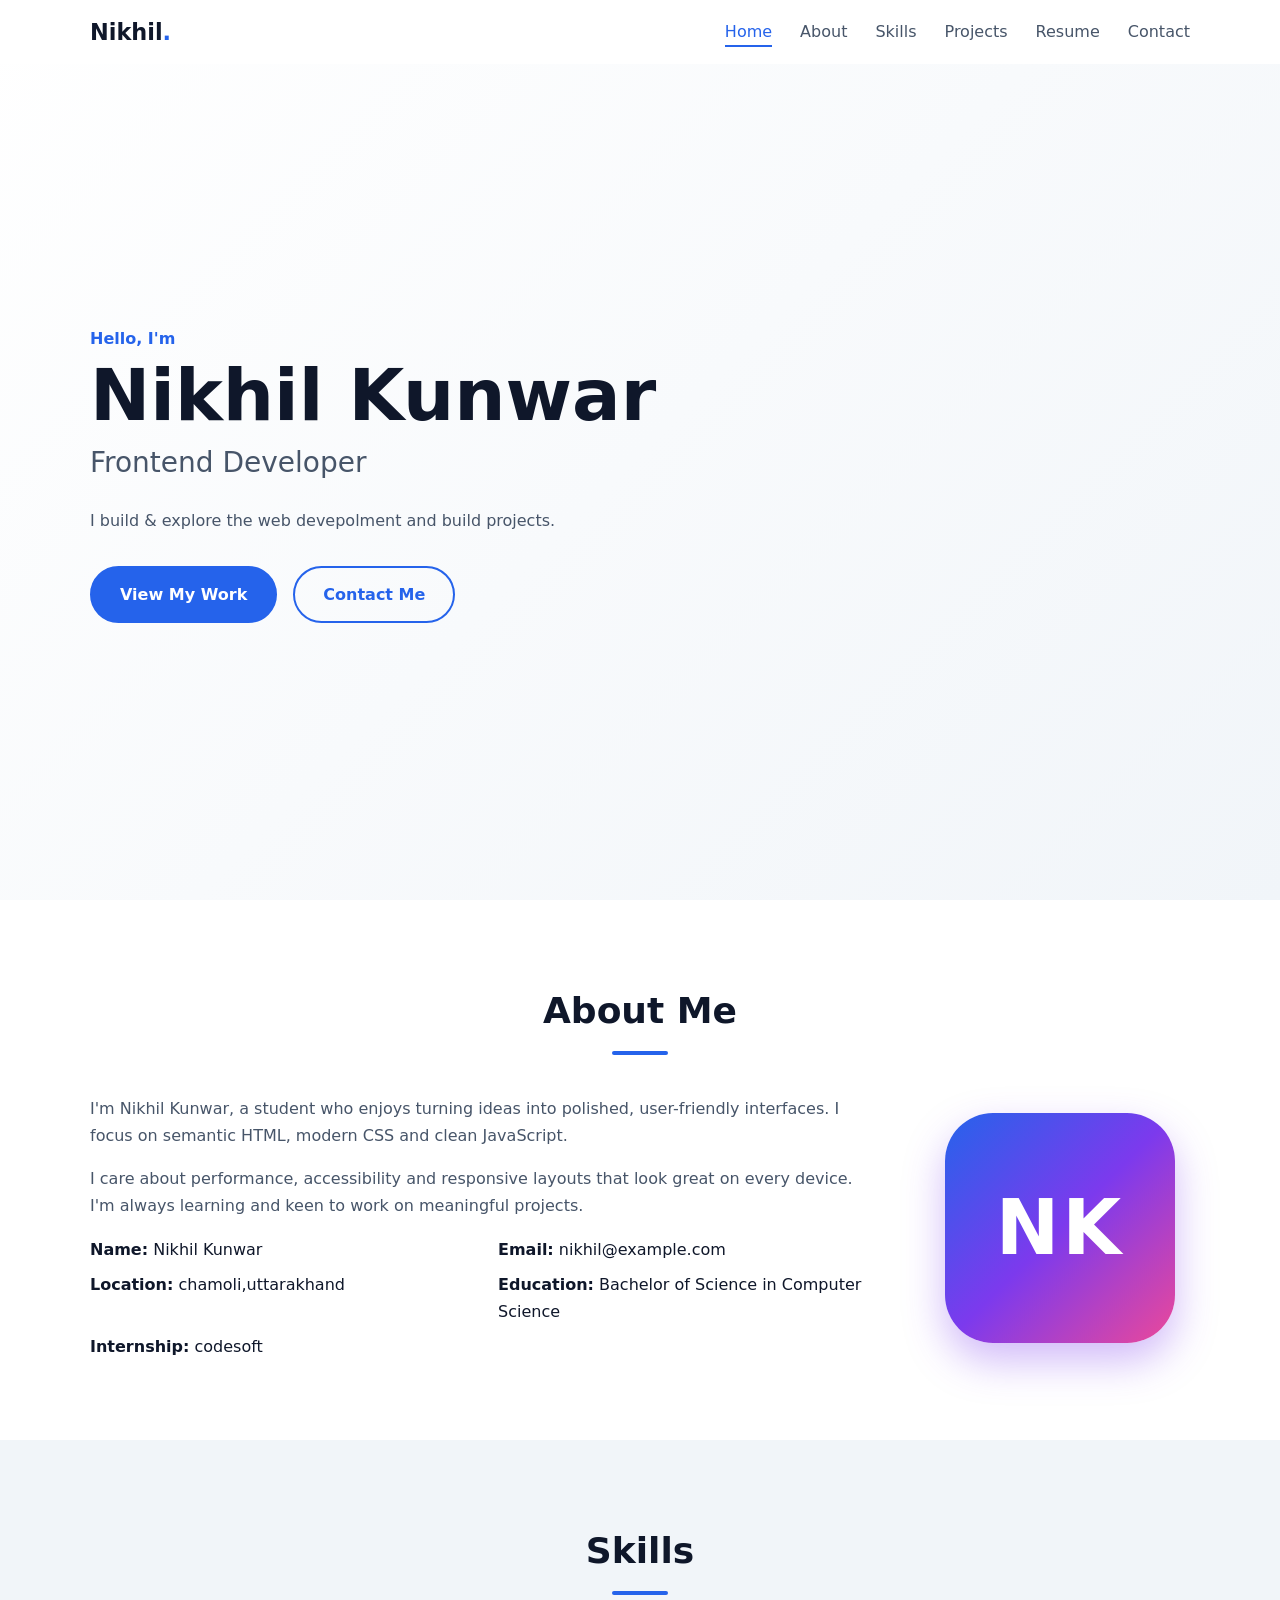
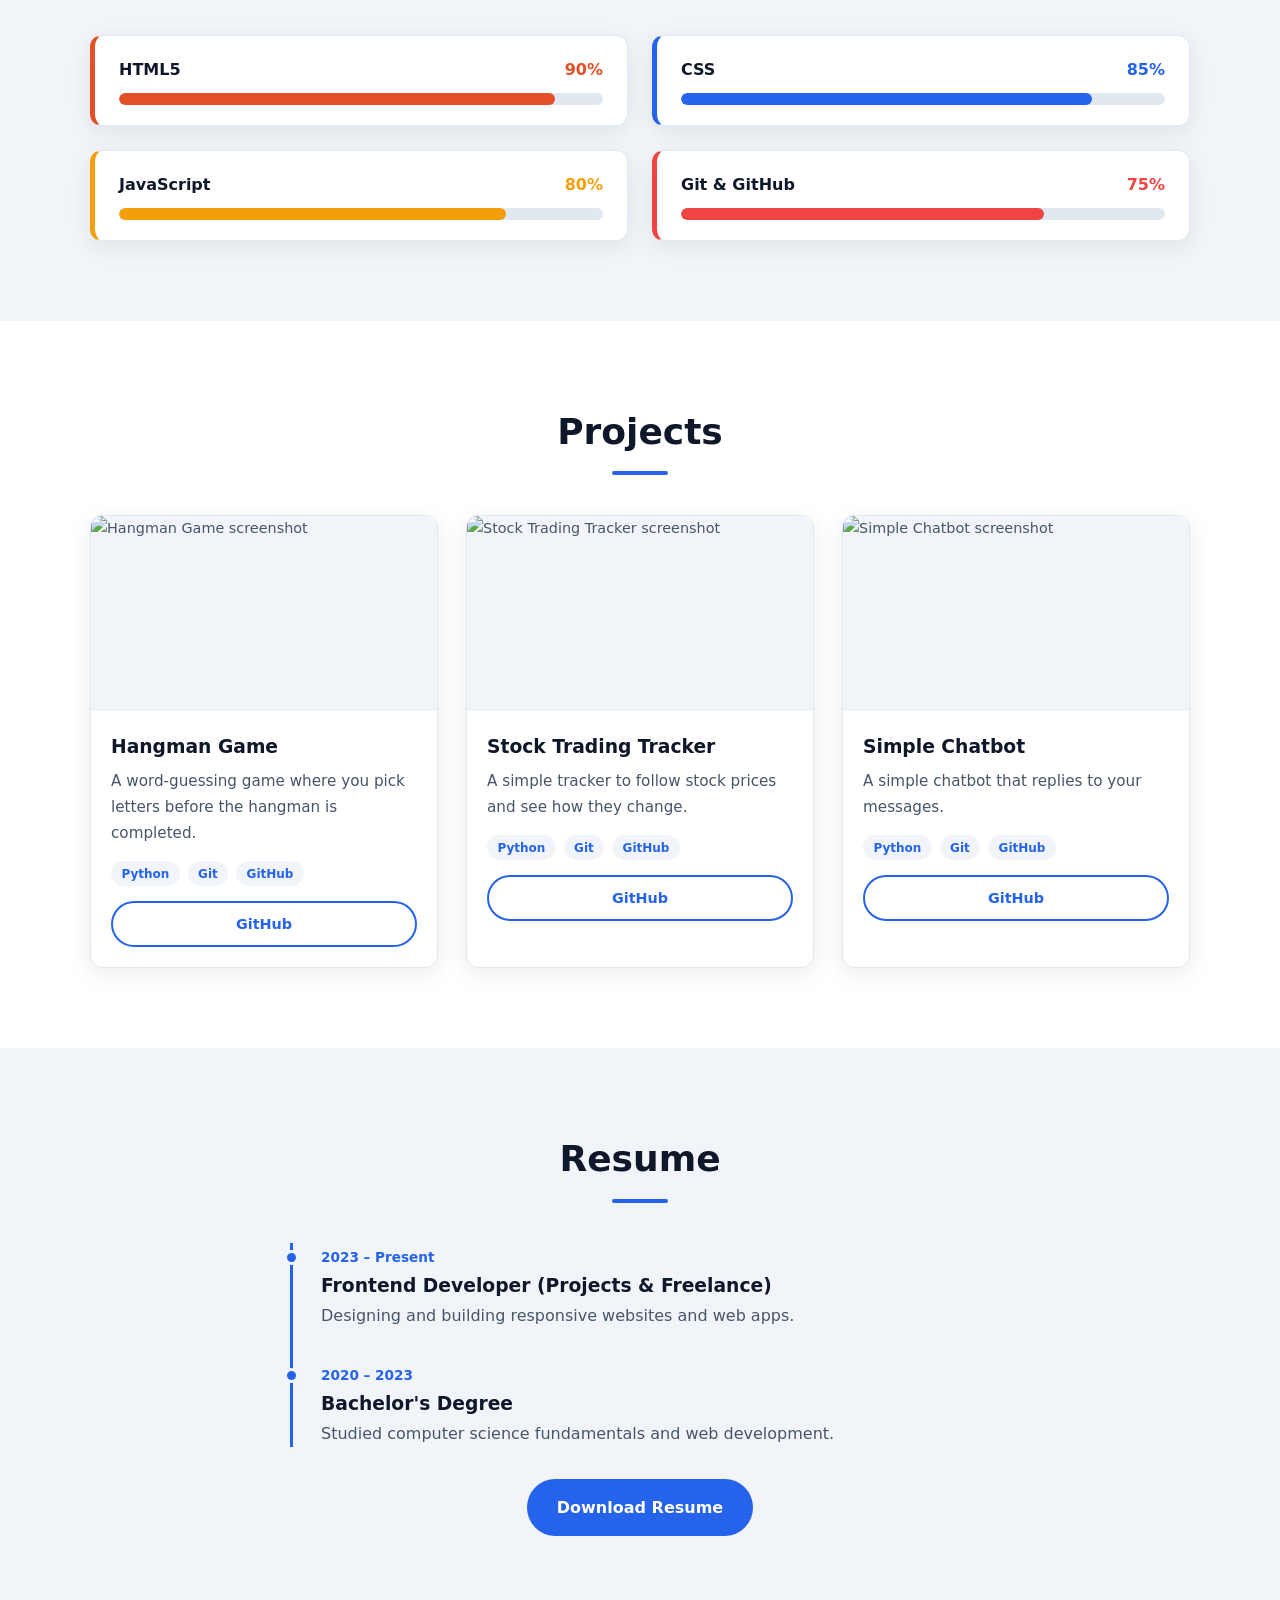
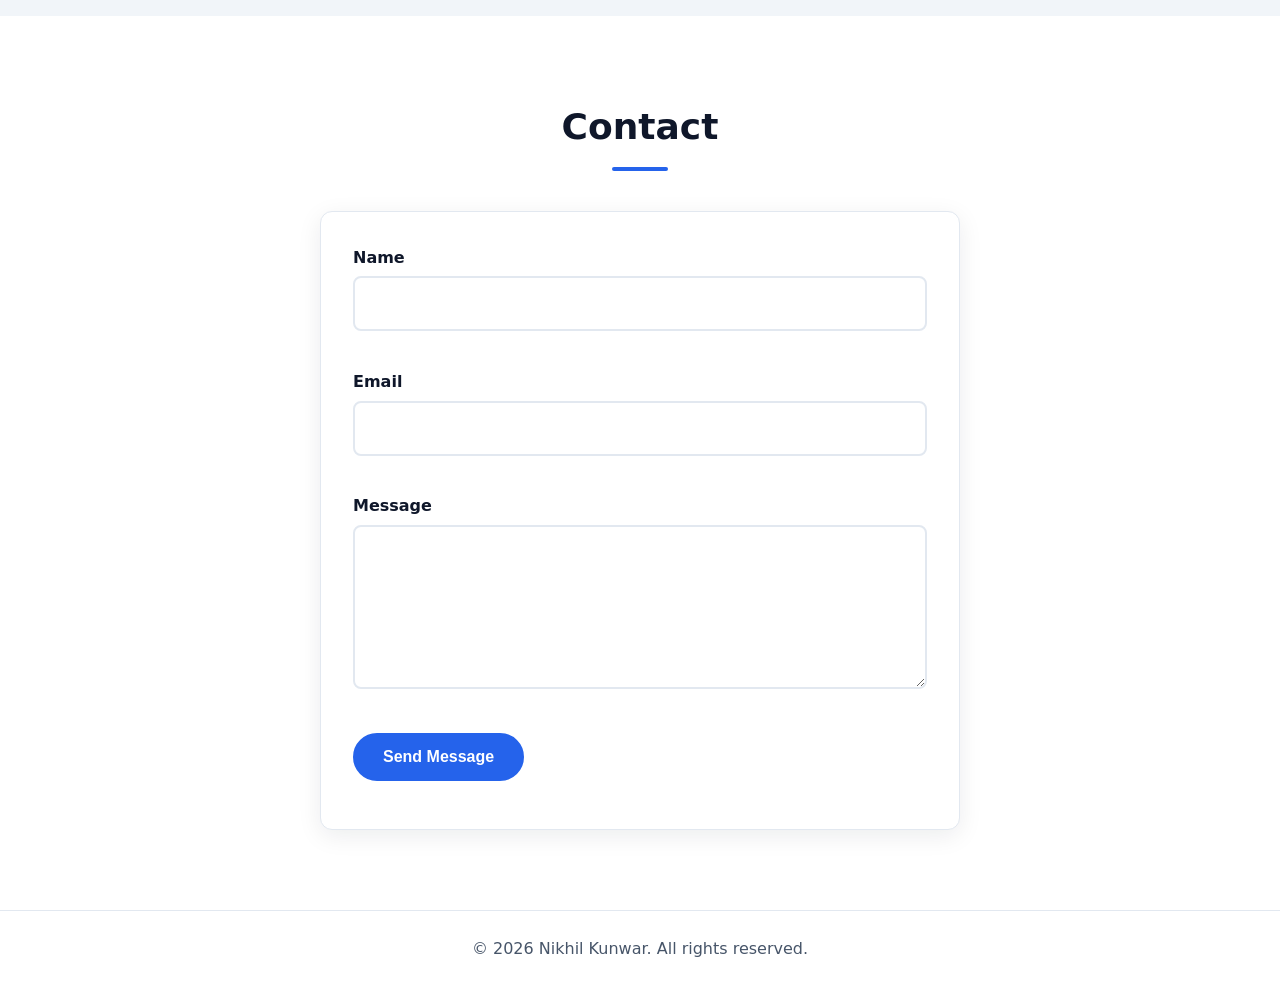
==== portfolio/front.html @ 6b8c54b8 "task completed" ====
<!DOCTYPE html>
<html lang="en">
<head>
  <meta charset="UTF-8">
  <meta name="viewport" content="width=device-width, initial-scale=1, viewport-fit=cover">
  <meta name="description" content="Portfolio of Nikhil Kunwar, Frontend learner">
  <title>Nikhil Kunwar | Portfolio</title>
  <link rel="stylesheet" href="style.css">
</head>
<body>
  <header class="header" id="header">
    <nav class="nav container">
      <a href="#home" class="logo">Nikhil<span>.</span></a>
      <button class="nav-toggle" id="navToggle" aria-label="Toggle menu" aria-expanded="false"><span></span><span></span><span></span></button>
      <ul class="nav-menu" id="navMenu">
        <li><a href="#home" class="nav-link">Home</a></li>
        <li><a href="#about" class="nav-link">About</a></li>
        <li><a href="#skills" class="nav-link">Skills</a></li>
        <li><a href="#projects" class="nav-link">Projects</a></li>
        <li><a href="#resume" class="nav-link">Resume</a></li>
        <li><a href="#contact" class="nav-link">Contact</a></li>
      </ul>
    </nav>
  </header>

  <main>
    <section id="home" class="hero">
      <div class="container hero-inner">
        <p class="eyebrow">Hello, I'm</p>
        <h1>Nikhil Kunwar</h1>
        <h2 class="role">Frontend Developer</h2>
        <p class="lead">I build & explore the web devepolment and build projects.</p>
        <div class="btn-group">
          <a href="#projects" class="btn btn-primary">View My Work</a>
          <a href="#contact" class="btn btn-outline">Contact Me</a>
        </div>
      </div>
    </section>

    <section id="about" class="section">
      <div class="container">
        <h2 class="title reveal">About Me</h2>
        <div class="about-grid reveal">
          <div class="logo-box" aria-hidden="true">NK</div>
          <div>
            <p>I'm Nikhil Kunwar, a student  who enjoys turning ideas into polished, user-friendly interfaces. I focus on semantic HTML, modern CSS and clean JavaScript.</p>
            <p>I care about performance, accessibility and responsive layouts that look great on every device. I'm always learning and keen to work on meaningful projects.</p>
            <ul class="facts">
              <li><strong>Name:</strong> Nikhil Kunwar</li>
              <li><strong>Email:</strong> nikhil@example.com</li>
              <li><strong>Location:</strong> chamoli,uttarakhand</li>
              <li><strong>Education:</strong> Bachelor of Science in Computer Science</li>
              <li><strong>Internship:</strong> codesoft</li>
            </ul>
          </div>
        </div>
      </div>
    </section>

    <section id="skills" class="section alt">
      <div class="container">
        <h2 class="title reveal">Skills</h2>
        <div class="skills-grid">
          <div class="skill skill-html reveal"><div class="skill-head">
            <span>HTML5</span><span class="pct">0%</span>
          </div><div class="bar"><div class="fill" data-level="90"></div></div></div>
          <div class="skill skill-css reveal"><div class="skill-head">
            <span>CSS</span><span class="pct">0%</span>
          </div><div class="bar"><div class="fill" data-level="85"></div>
        </div></div>
          <div class="skill skill-js reveal"><div class="skill-head">
            <span>JavaScript</span><span class="pct">0%</span></div>
            <div class="bar"><div class="fill" data-level="80"></div>
          </div></div>
          <div class="skill skill-git reveal"><div class="skill-head">
            <span>Git &amp; GitHub</span><span class="pct">0%</span></div>
            <div class="bar"><div class="fill" data-level="75">

            </div></div></div>
        </div>
      </div>
    </section>

    <section id="projects" class="section">
      <div class="container">
        <h2 class="title reveal">Projects</h2>
        <div class="cards">
          <!-- ========== PROJECT 1 ========== -->
          <article class="card reveal">
            <!-- IMAGE: replace the src path below with your project screenshot, e.g. images/project1.png or .jpg -->
            <img src="https://img.itch.zone/aW1nLzIzODMyMTcucG5n/original/DUVP4V.png" alt="Hangman Game screenshot" loading="lazy">
            <div class="card-body">
              <!-- TITLE: replace the title with your project name -->
              <h3>Hangman Game</h3>
              <!-- DESCRIPTION: replace this text with a short description of your project -->
              <p>A word-guessing game where you pick letters before the hangman is completed.</p>
              <!-- TECHNOLOGIES: list only the technologies you used. Edit, copy or delete spans as needed -->
              <div class="tags"><span>Python</span><span>Git</span><span>GitHub</span></div>
              <div class="links">
                <!-- GITHUB LINK: paste your Project 1 GitHub repository URL in href below (replace #) -->
                <a href="https://github.com/kunwarniku011-star/codealpha_task/tree/python-task/task-1%20hangman" target="_blank" rel="noopener noreferrer">GitHub</a>
              </div>
            </div>
          </article>
          <!-- ========== PROJECT 2 ========== -->
          <article class="card reveal">
            <!-- IMAGE: replace the src path below with your project screenshot, e.g. images/project2.png or .jpg -->
            <img src="https://c8.alamy.com/comp/2AB1HGR/stock-crash-market-exchange-loss-trading-graph-analysis-investment-indicator-business-graph-charts-of-financial-digital-background-arrow-down-stock-cr-2AB1HGR.jpg" alt="Stock Trading Tracker screenshot" loading="lazy">
            <div class="card-body">
              <!-- TITLE: replace the title with your project name -->
              <h3>Stock Trading Tracker</h3>
              <!-- DESCRIPTION: replace this text with a short description of your project -->
              <p>A simple tracker to follow stock prices and see how they change.</p>
              <!-- TECHNOLOGIES: list only the technologies you used. Edit, copy or delete spans as needed -->
              <div class="tags"><span>Python</span><span>Git</span><span>GitHub</span></div>
              <div class="links">
                <!-- GITHUB LINK: paste your Project 2 GitHub repository URL in href below (replace #) -->
                <a href="https://github.com/kunwarniku011-star/codealpha_task/tree/python-task/task-2%20stock%20portfolio%20tracker" target="_blank" rel="noopener noreferrer">GitHub</a>
              </div>
            </div>
          </article>
          <!-- ========== PROJECT 3 ========== -->
          <article class="card reveal">
            <!-- IMAGE: replace the src path below with your project screenshot, e.g. images/project3.png or .jpg -->
            <img src="https://encrypted-tbn0.gstatic.com/images?q=tbn:ANd9GcREqNng83-pRkExD3rqSLvJ-jJxNklXlqQpAzBzhmg10KJZAJi2SFb8BLVa&s=10" alt="Simple Chatbot screenshot" loading="lazy">
            <div class="card-body">
              <!-- TITLE: replace the title with your project name -->
              <h3>Simple Chatbot</h3>
              <!-- DESCRIPTION: replace this text with a short description of your project -->
              <p>A simple chatbot that replies to your messages.</p>
              <!-- TECHNOLOGIES: list only the technologies you used. Edit, copy or delete spans as needed -->
              <div class="tags"><span>Python</span><span>Git</span><span>GitHub</span></div>
              <div class="links">
                <!-- GITHUB LINK: paste your Project 3 GitHub repository URL in href below (replace #) -->
                <a href="https://github.com/kunwarniku011-star/codealpha_task/tree/python-task/task-3%20basic%20chatbot" target="_blank" rel="noopener noreferrer">GitHub</a>
              </div>
            </div>
          </article>
        </div>
      </div>
    </section>

    <section id="resume" class="section alt">
      <div class="container">
        <h2 class="title reveal">Resume</h2>
        <div class="timeline">
          <div class="item reveal"><span class="date">2023 – Present</span><h3>Frontend Developer (Projects &amp; Freelance)</h3><p>Designing and building responsive websites and web apps.</p></div>
          <div class="item reveal"><span class="date">2020 – 2023</span><h3>Bachelor's Degree</h3><p>Studied computer science fundamentals and web development.</p></div>
        </div>
        <div class="center reveal">
          <a href="Nikhil_Kunwar_Resume.pdf" class="btn btn-primary" download>Download Resume</a>
        </div>
      </div>
    </section>

    <section id="contact" class="section">
      <div class="container narrow">
        <h2 class="title reveal">Contact</h2>
        <form id="contactForm" class="form reveal" novalidate>
          <div class="field">
            <label for="name">Name</label>
            <input type="text" id="name" name="name" autocomplete="name">
            <small class="error" id="nameError"></small>
          </div>
          <div class="field">
            <label for="email">Email</label>
            <input type="email" id="email" name="email" autocomplete="email">
            <small class="error" id="emailError"></small>
          </div>
          <div class="field">
            <label for="message">Message</label>
            <textarea id="message" name="message" rows="5"></textarea>
            <small class="error" id="messageError"></small>
          </div>
          <button type="submit" class="btn btn-primary">Send Message</button>
          <p class="success" id="formSuccess" role="status"></p>
        </form>
      </div>
    </section>
  </main>

  <footer class="footer">
    <p>&copy; <span id="year"></span> Nikhil Kunwar. All rights reserved.</p>
  </footer>

  <script src="script.js"></script>
</body>
</html>
---- portfolio/style.css ----
:root {
  --bg: #ffffff; --bg-alt: #f1f5f9; --text: #0f172a; --muted: #475569;
  --primary: #2563eb; --primary-dark: #1d4ed8; --border: #e2e8f0; --card: #ffffff;
  --error: #dc2626; --ok: #16a34a; --radius: 12px;
  --shadow: 0 6px 24px rgba(15, 23, 42, .08);
  color-scheme: light;
  box-sizing: border-box;
  padding-top: env(safe-area-inset-top, 0px);
  padding-bottom: env(safe-area-inset-bottom, 0px);
}
@media (prefers-color-scheme: dark) {
  :root {
    --bg: #0b1120; --bg-alt: #111a2e; --text: #e2e8f0; --muted: #94a3b8;
    --primary: #3b82f6; --primary-dark: #60a5fa; --border: #1e293b; --card: #131c31;
    --error: #f87171; --ok: #4ade80; --shadow: 0 6px 24px rgba(0, 0, 0, .35);
    color-scheme: dark;
  }
}
*, *::before, *::after { box-sizing: border-box; margin: 0; padding: 0; }
html { scroll-behavior: smooth; scroll-padding-top: 70px; }
body { font-family: system-ui, -apple-system, "Segoe UI", Roboto, Arial, sans-serif; background: var(--bg); color: var(--text); line-height: 1.7; }
img { max-width: 100%; display: block; }
a { color: inherit; text-decoration: none; }
ul { list-style: none; }

.container { width: min(1100px, 92%); margin-inline: auto; }
.narrow { width: min(640px, 92%); }
.center { text-align: center; margin-top: 2rem; }
.section { padding: 5rem 0; }
.alt { background: var(--bg-alt); }
.title { font-size: clamp(1.75rem, 4vw, 2.25rem); text-align: center; margin-bottom: 2.5rem; position: relative; }
.title::after { content: ""; display: block; width: 56px; height: 4px; background: var(--primary); border-radius: 2px; margin: .6rem auto 0; }

/* Header / Nav */
.header { position: fixed; top: 0; left: 0; right: 0; z-index: 100; background: var(--bg); padding-top: env(safe-area-inset-top, 0px); transition: box-shadow .3s; }
.header.scrolled { box-shadow: var(--shadow); }
.nav { display: flex; align-items: center; justify-content: space-between; height: 64px; }
.logo { font-size: 1.4rem; font-weight: 700; }
.logo span { color: var(--primary); }
.nav-menu { display: flex; gap: 1.75rem; }
.nav-link { font-weight: 500; color: var(--muted); padding: .25rem 0; border-bottom: 2px solid transparent; transition: color .2s, border-color .2s; }
.nav-link:hover, .nav-link.active { color: var(--primary); border-color: var(--primary); }
.nav-toggle { display: none; background: none; border: 0; width: 40px; height: 40px; cursor: pointer; flex-direction: column; justify-content: center; align-items: center; gap: 5px; }
.nav-toggle span { width: 24px; height: 2px; background: var(--text); transition: transform .3s, opacity .3s; }
.nav-toggle.open span:nth-child(1) { transform: translateY(7px) rotate(45deg); }
.nav-toggle.open span:nth-child(2) { opacity: 0; }
.nav-toggle.open span:nth-child(3) { transform: translateY(-7px) rotate(-45deg); }

/* Hero */
.hero { min-height: 100vh; display: flex; align-items: center; padding: 6rem 0 3rem; background: linear-gradient(135deg, var(--bg) 0%, var(--bg-alt) 100%); }
.eyebrow { color: var(--primary); font-weight: 600; }
.hero h1 { font-size: clamp(2.5rem, 8vw, 4.5rem); line-height: 1.1; margin: .25rem 0; }
.role { font-size: clamp(1.25rem, 3vw, 1.75rem); color: var(--muted); font-weight: 500; }
.lead { max-width: 560px; margin: 1.25rem 0 2rem; color: var(--muted); }
.btn-group { display: flex; flex-wrap: wrap; gap: 1rem; }
.btn { display: inline-block; padding: .8rem 1.75rem; border-radius: 999px; font-weight: 600; font-size: 1rem; cursor: pointer; border: 2px solid var(--primary); transition: transform .2s, background .2s, color .2s, box-shadow .2s; }
.btn:hover { transform: translateY(-3px); box-shadow: var(--shadow); }
.btn-primary { background: var(--primary); color: #fff; }
.btn-primary:hover { background: var(--primary-dark); border-color: var(--primary-dark); }
.btn-outline { color: var(--primary); background: transparent; }
.btn-outline:hover { background: var(--primary); color: #fff; }

/* About */
.about-grid { display: grid; grid-template-columns: 1fr 260px; gap: 3rem; align-items: center; }
.logo-box { order: 1; width: 230px; height: 230px; border-radius: 48px; background: linear-gradient(135deg, var(--primary), #7c3aed, #ec4899); color: #fff; font-size: 4.75rem; font-weight: 800; letter-spacing: 3px; display: grid; place-items: center; margin: auto; box-shadow: 0 18px 40px rgba(124, 58, 237, .35); animation: float 4s ease-in-out infinite; }
@keyframes float { 0%, 100% { transform: translateY(0) rotate(-3deg); } 50% { transform: translateY(-16px) rotate(3deg); } }
.about-grid p { color: var(--muted); margin-bottom: 1rem; }
.facts { display: grid; grid-template-columns: repeat(2, 1fr); gap: .5rem 1.5rem; margin-top: 1rem; }

/* Skills */
.skills-grid { display: grid; grid-template-columns: repeat(2, 1fr); gap: 1.5rem; }
.skill { --c: var(--primary); background: var(--card); border: 1px solid var(--border); border-left: 5px solid var(--c); border-radius: var(--radius); padding: 1.25rem 1.5rem; box-shadow: var(--shadow); transition: transform .3s, box-shadow .3s; }
.skill:hover { transform: translateY(-6px) scale(1.02); box-shadow: 0 14px 30px color-mix(in srgb, var(--c) 30%, transparent); }
.skill-html { --c: #e34f26; } .skill-css { --c: #2563eb; } .skill-js { --c: #f59e0b; } .skill-git { --c: #ef4444; }
.skill-head { display: flex; justify-content: space-between; font-weight: 700; margin-bottom: .6rem; }
.skill-head .pct, .skill:hover .skill-head span:first-child { color: var(--c); }
.bar { height: 12px; background: var(--border); border-radius: 999px; overflow: hidden; }
.fill { height: 100%; width: 0; background: var(--c); border-radius: 999px; transition: width 1.2s ease; }
.skill:hover .fill { filter: brightness(1.15); }

/* Projects */
.cards { display: grid; grid-template-columns: repeat(auto-fit, minmax(280px, 1fr)); gap: 1.75rem; }
.card { background: var(--card); border: 1px solid var(--border); border-radius: var(--radius); overflow: hidden; box-shadow: var(--shadow); transition: transform .3s, box-shadow .3s; }
.card:hover { transform: translateY(-8px); }
.card img { width: 100%; background: var(--bg-alt); color: var(--muted); font-size: .9rem; aspect-ratio: 16 / 9; object-fit: cover; transition: transform .4s; }
.card:hover img { transform: scale(1.05); }
.card { overflow: hidden; }
.card-body { padding: 1.25rem; }
.card-body h3 { margin-bottom: .4rem; }
.card-body p { color: var(--muted); font-size: .95rem; }
.tags { display: flex; flex-wrap: wrap; gap: .5rem; margin: .9rem 0; }
.tags span { font-size: .75rem; padding: .15rem .65rem; border-radius: 999px; background: var(--bg-alt); color: var(--primary); font-weight: 600; }
.links { display: flex; flex-wrap: wrap; gap: .75rem; }
.links a { flex: 1 1 120px; text-align: center; padding: .55rem 1rem; border: 2px solid var(--primary); border-radius: 999px; font-weight: 600; font-size: .9rem; color: var(--primary); transition: background .2s, color .2s, transform .2s; }
.links a:hover { background: var(--primary); color: #fff; transform: translateY(-2px); }

/* Resume */
.timeline { max-width: 700px; margin-inline: auto; border-left: 3px solid var(--primary); padding-left: 1.75rem; }
.item { position: relative; margin-bottom: 2rem; }
.item::before { content: ""; position: absolute; left: calc(-1.75rem - 9px); top: .45rem; width: 15px; height: 15px; border-radius: 50%; background: var(--primary); border: 3px solid var(--bg-alt); }
.date { font-size: .85rem; color: var(--primary); font-weight: 600; }
.item p { color: var(--muted); }

/* Form */
.form { background: var(--card); border: 1px solid var(--border); border-radius: var(--radius); padding: 2rem; box-shadow: var(--shadow); }
.field { margin-bottom: 1.25rem; }
.field label { display: block; font-weight: 600; margin-bottom: .35rem; }
.field input, .field textarea { width: 100%; padding: .75rem 1rem; font: inherit; color: var(--text); background: var(--bg); border: 2px solid var(--border); border-radius: 8px; transition: border-color .2s, box-shadow .2s; }
.field input:focus, .field textarea:focus { outline: none; border-color: var(--primary); box-shadow: 0 0 0 3px rgba(37, 99, 235, .2); }
.field.invalid input, .field.invalid textarea { border-color: var(--error); }
.error { display: block; color: var(--error); min-height: 1.2em; font-size: .85rem; }
.success { color: var(--ok); font-weight: 600; margin-top: 1rem; }

/* Footer */
.footer { text-align: center; padding: 1.5rem 1rem calc(1.5rem + env(safe-area-inset-bottom, 0px)); border-top: 1px solid var(--border); color: var(--muted); }

/* Scroll reveal */
.reveal { opacity: 0; transform: translateY(30px); transition: opacity .7s ease, transform .7s ease; }
.reveal.show { opacity: 1; transform: none; }

/* Responsive */
@media (max-width: 768px) {
  .nav-toggle { display: flex; }
  .nav-menu { position: absolute; top: 100%; left: 0; right: 0; flex-direction: column; gap: 0; background: var(--bg); box-shadow: var(--shadow); max-height: 0; overflow: hidden; transition: max-height .35s ease; }
  .nav-menu.open { max-height: 400px; }
  .nav-menu li { text-align: center; }
  .nav-link { display: block; padding: .9rem; border-bottom: 0; }
  .about-grid { grid-template-columns: 1fr; text-align: center; gap: 1.5rem; }
  .facts { grid-template-columns: 1fr; text-align: left; }
  .skills-grid { grid-template-columns: 1fr; }
  .logo-box { width: 170px; height: 170px; border-radius: 40px; font-size: 3.5rem; order: -1; }
  .section { padding: 3.5rem 0; }
  .hero-inner { text-align: center; }
  .lead { margin-inline: auto; }
  .btn-group { justify-content: center; }
}
@media (prefers-reduced-motion: reduce) {
  html { scroll-behavior: auto; }
  *, *::before, *::after { transition: none !important; animation: none !important; }
  .reveal { opacity: 1; transform: none; }
}
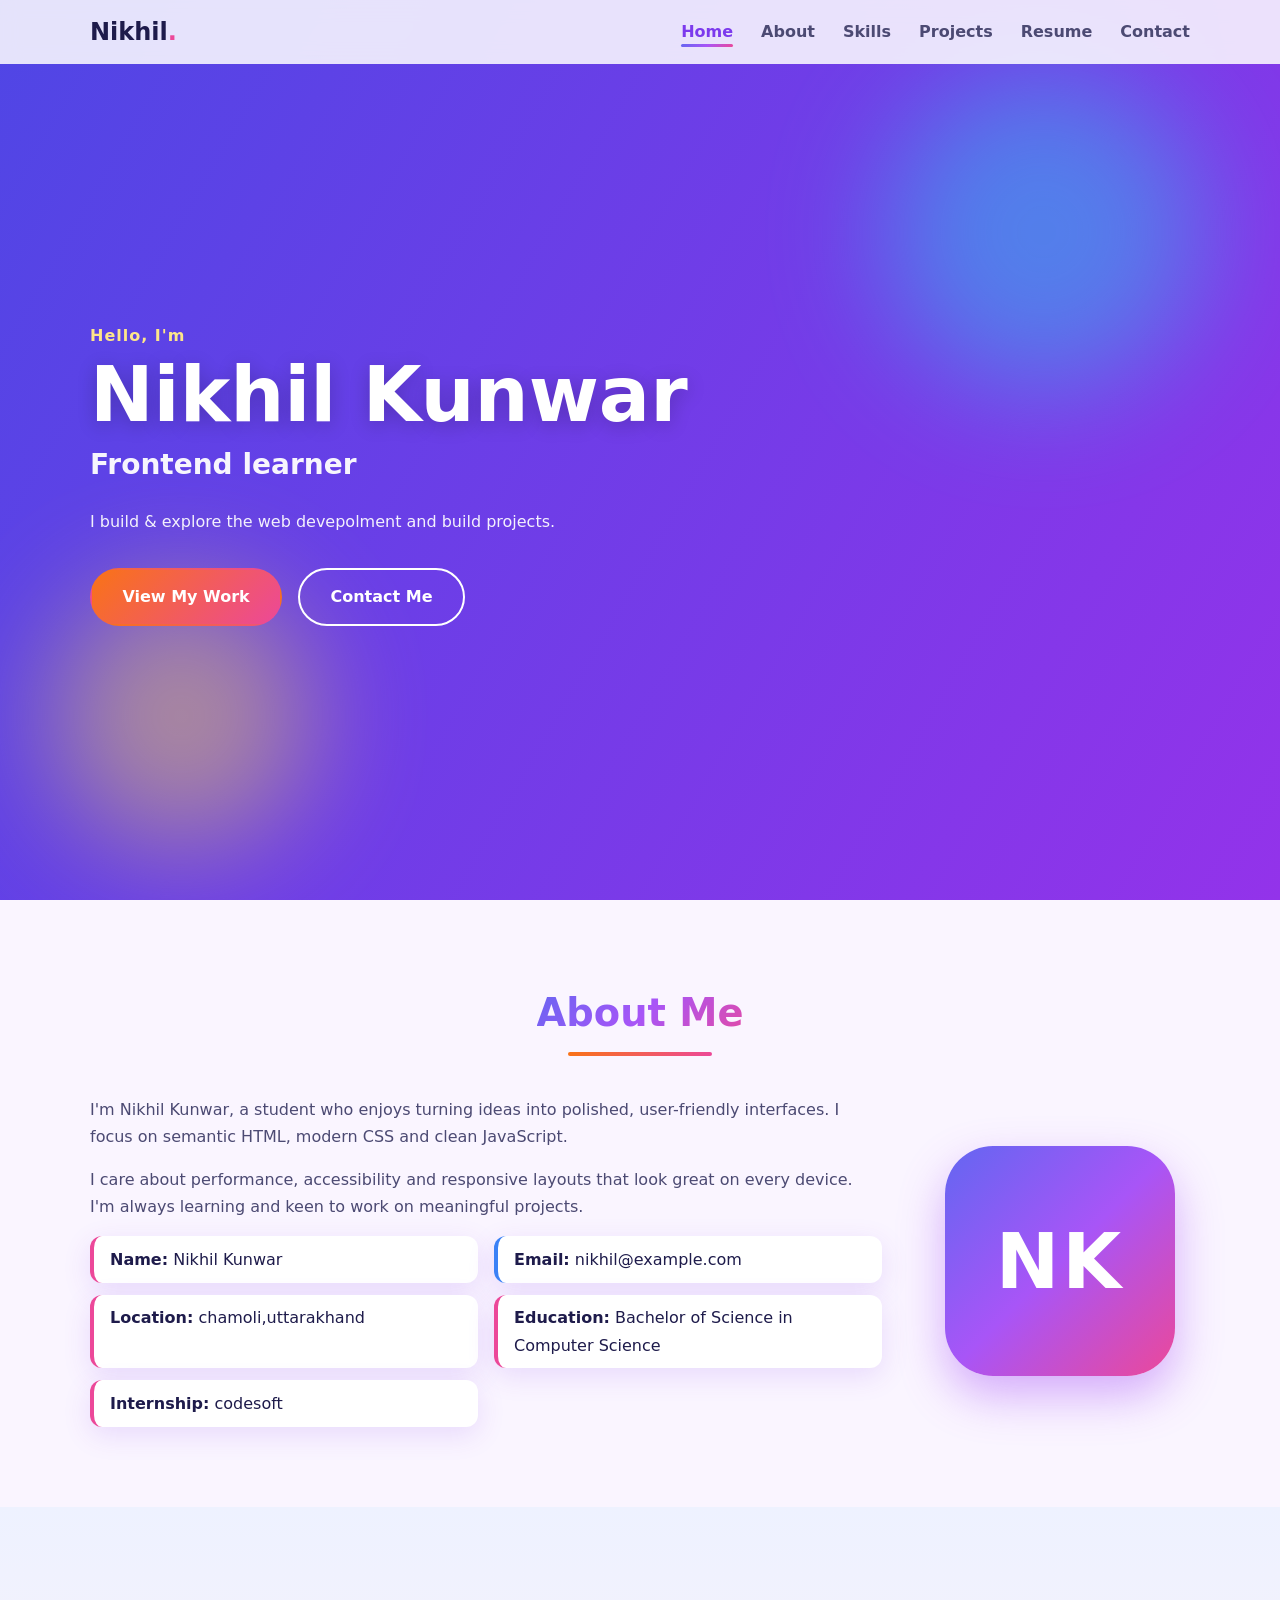
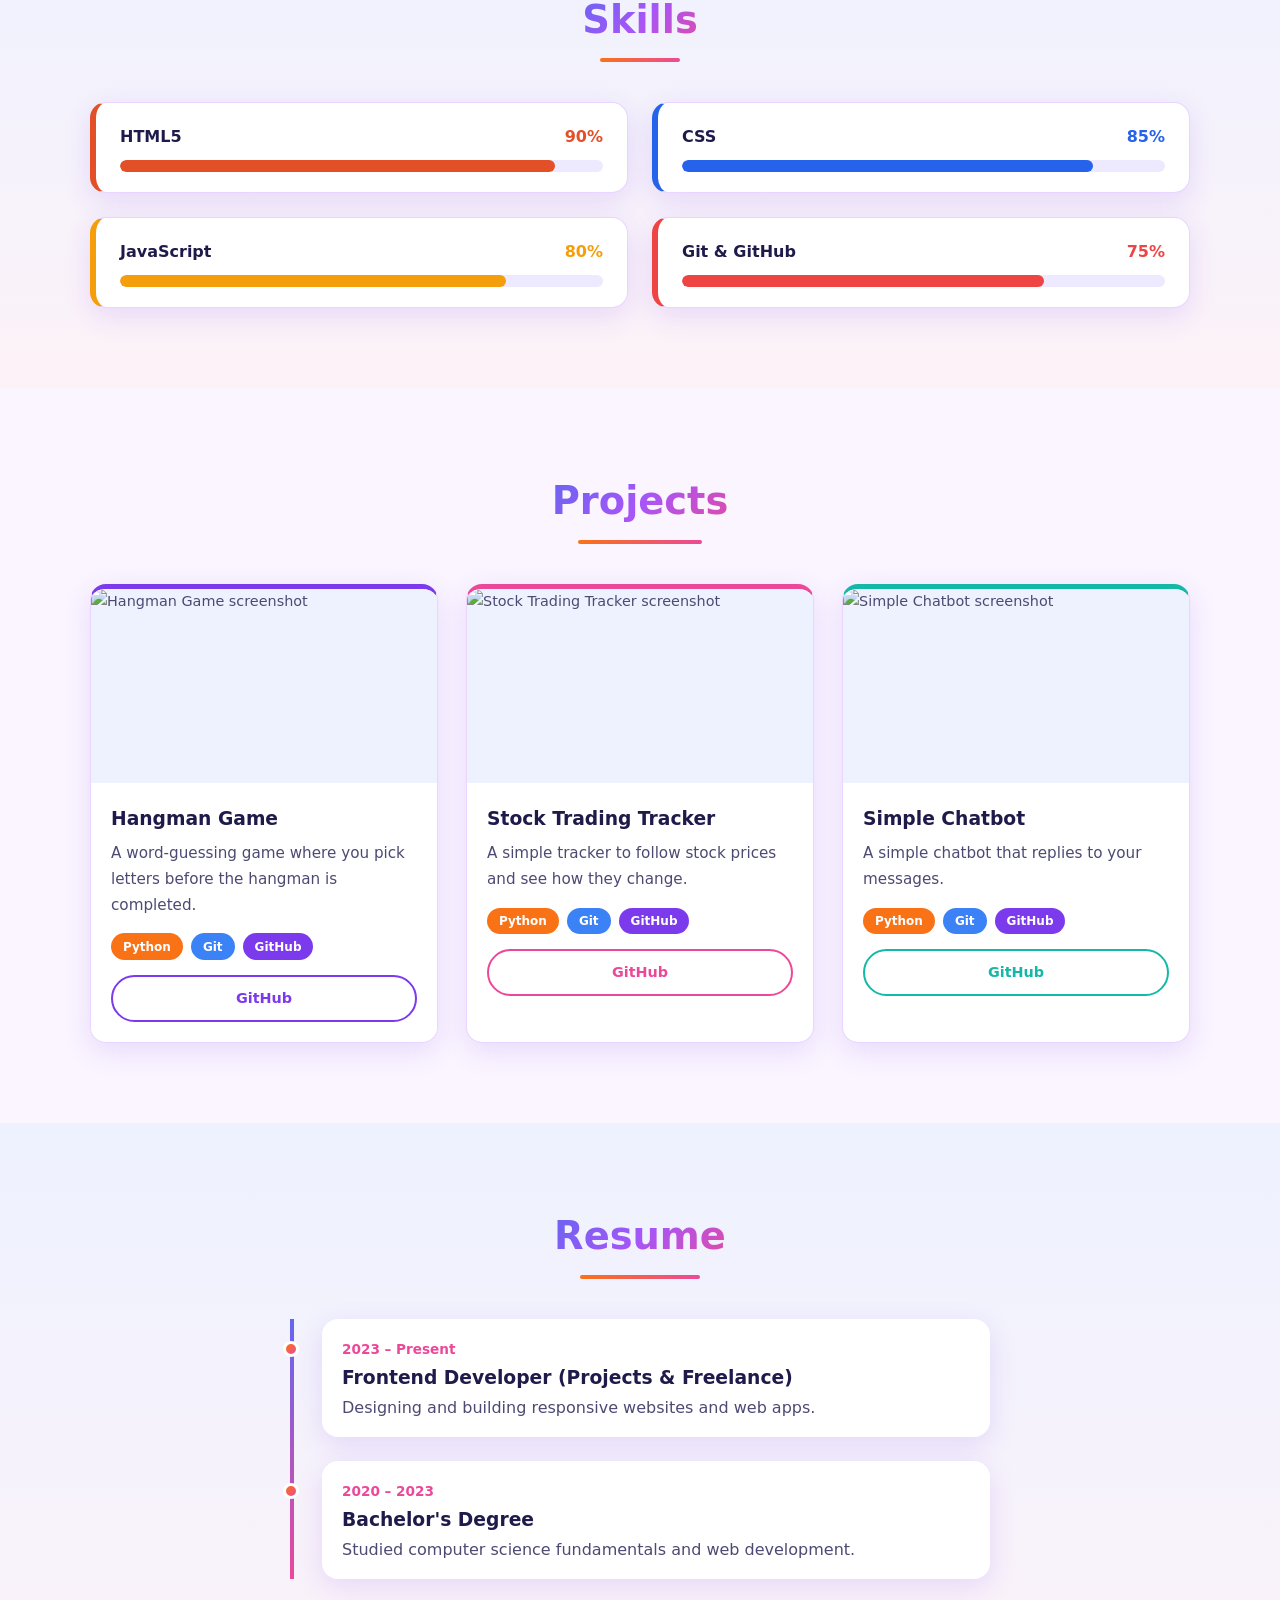
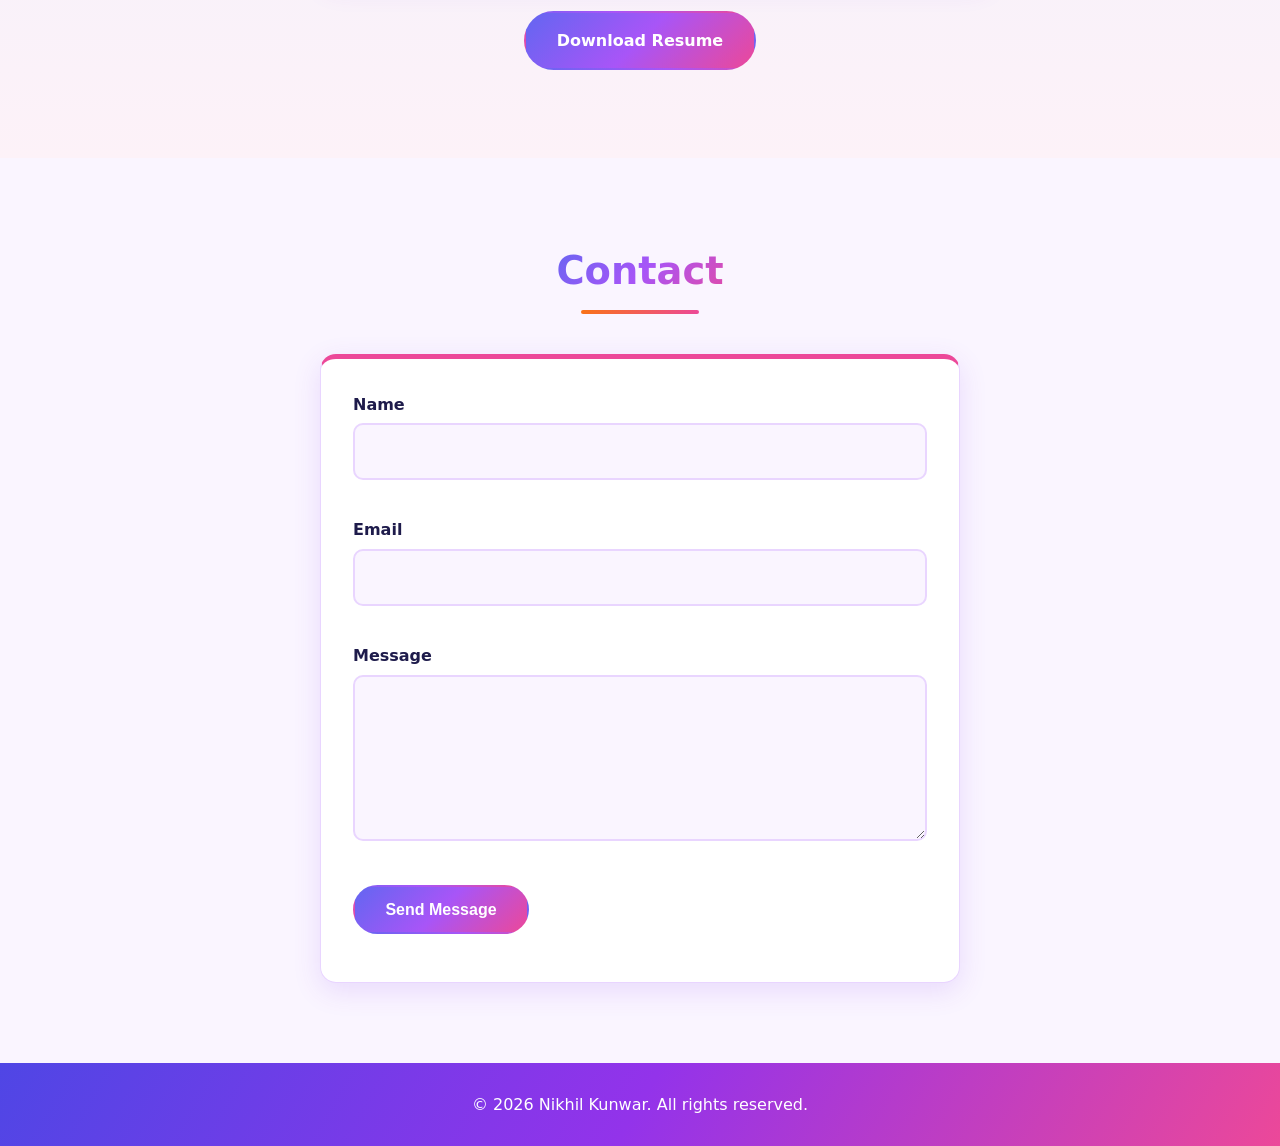
==== commit 1fcafe44: "few changes" ====
--- a/portfolio/front.html
+++ b/portfolio/front.html
@@ -28,7 +28,7 @@
       <div class="container hero-inner">
         <p class="eyebrow">Hello, I'm</p>
         <h1>Nikhil Kunwar</h1>
-        <h2 class="role">Frontend Developer</h2>
+        <h2 class="role">Frontend learner</h2>
         <p class="lead">I build & explore the web devepolment and build projects.</p>
         <div class="btn-group">
           <a href="#projects" class="btn btn-primary">View My Work</a>
--- a/portfolio/style.css
+++ b/portfolio/style.css
@@ -1,24 +1,18 @@
 :root {
-  --bg: #ffffff; --bg-alt: #f1f5f9; --text: #0f172a; --muted: #475569;
-  --primary: #2563eb; --primary-dark: #1d4ed8; --border: #e2e8f0; --card: #ffffff;
-  --error: #dc2626; --ok: #16a34a; --radius: 12px;
-  --shadow: 0 6px 24px rgba(15, 23, 42, .08);
+  --bg: #faf5ff; --bg-alt: #eef2ff; --text: #1e1b4b; --muted: #4c4a73;
+  --primary: #7c3aed; --pink: #ec4899; --blue: #3b82f6; --orange: #f97316; --teal: #14b8a6;
+  --grad: linear-gradient(135deg, #6366f1, #a855f7, #ec4899);
+  --grad-warm: linear-gradient(135deg, #f97316, #ec4899);
+  --border: #e9d5ff; --card: #ffffff; --error: #dc2626; --ok: #16a34a; --radius: 16px;
+  --shadow: 0 8px 28px rgba(124, 58, 237, .14);
   color-scheme: light;
   box-sizing: border-box;
   padding-top: env(safe-area-inset-top, 0px);
   padding-bottom: env(safe-area-inset-bottom, 0px);
 }
-@media (prefers-color-scheme: dark) {
-  :root {
-    --bg: #0b1120; --bg-alt: #111a2e; --text: #e2e8f0; --muted: #94a3b8;
-    --primary: #3b82f6; --primary-dark: #60a5fa; --border: #1e293b; --card: #131c31;
-    --error: #f87171; --ok: #4ade80; --shadow: 0 6px 24px rgba(0, 0, 0, .35);
-    color-scheme: dark;
-  }
-}
 *, *::before, *::after { box-sizing: border-box; margin: 0; padding: 0; }
 html { scroll-behavior: smooth; scroll-padding-top: 70px; }
-body { font-family: system-ui, -apple-system, "Segoe UI", Roboto, Arial, sans-serif; background: var(--bg); color: var(--text); line-height: 1.7; }
+body { font-family: system-ui, -apple-system, "Segoe UI", Roboto, Arial, sans-serif; background: var(--bg); color: var(--text); line-height: 1.7; overflow-x: hidden; }
 img { max-width: 100%; display: block; }
 a { color: inherit; text-decoration: none; }
 ul { list-style: none; }
@@ -27,104 +21,129 @@
 .narrow { width: min(640px, 92%); }
 .center { text-align: center; margin-top: 2rem; }
 .section { padding: 5rem 0; }
-.alt { background: var(--bg-alt); }
-.title { font-size: clamp(1.75rem, 4vw, 2.25rem); text-align: center; margin-bottom: 2.5rem; position: relative; }
-.title::after { content: ""; display: block; width: 56px; height: 4px; background: var(--primary); border-radius: 2px; margin: .6rem auto 0; }
+.alt { background: linear-gradient(180deg, #eef2ff, #fdf2f8); }
+.title { font-size: clamp(1.8rem, 4vw, 2.4rem); text-align: center; margin-bottom: 2.5rem; background: var(--grad); -webkit-background-clip: text; background-clip: text; color: transparent; width: fit-content; margin-inline: auto; }
+.title::after { content: ""; display: block; width: 70%; height: 4px; background: var(--grad-warm); border-radius: 2px; margin: .4rem auto 0; transition: width .4s; }
+.title:hover::after { width: 100%; }
 
 /* Header / Nav */
-.header { position: fixed; top: 0; left: 0; right: 0; z-index: 100; background: var(--bg); padding-top: env(safe-area-inset-top, 0px); transition: box-shadow .3s; }
+.header { position: fixed; top: 0; left: 0; right: 0; z-index: 100; background: rgba(255, 255, 255, .85); backdrop-filter: blur(10px); padding-top: env(safe-area-inset-top, 0px); transition: box-shadow .3s; }
 .header.scrolled { box-shadow: var(--shadow); }
 .nav { display: flex; align-items: center; justify-content: space-between; height: 64px; }
-.logo { font-size: 1.4rem; font-weight: 700; }
-.logo span { color: var(--primary); }
+.logo { font-size: 1.5rem; font-weight: 800; transition: transform .3s; }
+.logo:hover { transform: scale(1.08) rotate(-2deg); }
+.logo span { color: var(--pink); }
 .nav-menu { display: flex; gap: 1.75rem; }
-.nav-link { font-weight: 500; color: var(--muted); padding: .25rem 0; border-bottom: 2px solid transparent; transition: color .2s, border-color .2s; }
-.nav-link:hover, .nav-link.active { color: var(--primary); border-color: var(--primary); }
+.nav-link { position: relative; font-weight: 600; color: var(--muted); padding: .25rem 0; transition: color .2s; }
+.nav-link::after { content: ""; position: absolute; left: 0; bottom: -2px; height: 3px; width: 0; border-radius: 2px; background: var(--grad); transition: width .3s; }
+.nav-link:hover, .nav-link.active { color: var(--primary); }
+.nav-link:hover::after, .nav-link.active::after { width: 100%; }
 .nav-toggle { display: none; background: none; border: 0; width: 40px; height: 40px; cursor: pointer; flex-direction: column; justify-content: center; align-items: center; gap: 5px; }
-.nav-toggle span { width: 24px; height: 2px; background: var(--text); transition: transform .3s, opacity .3s; }
-.nav-toggle.open span:nth-child(1) { transform: translateY(7px) rotate(45deg); }
+.nav-toggle span { width: 24px; height: 3px; border-radius: 2px; background: var(--primary); transition: transform .3s, opacity .3s; }
+.nav-toggle.open span:nth-child(1) { transform: translateY(8px) rotate(45deg); }
 .nav-toggle.open span:nth-child(2) { opacity: 0; }
-.nav-toggle.open span:nth-child(3) { transform: translateY(-7px) rotate(-45deg); }
+.nav-toggle.open span:nth-child(3) { transform: translateY(-8px) rotate(-45deg); }
 
 /* Hero */
-.hero { min-height: 100vh; display: flex; align-items: center; padding: 6rem 0 3rem; background: linear-gradient(135deg, var(--bg) 0%, var(--bg-alt) 100%); }
-.eyebrow { color: var(--primary); font-weight: 600; }
-.hero h1 { font-size: clamp(2.5rem, 8vw, 4.5rem); line-height: 1.1; margin: .25rem 0; }
-.role { font-size: clamp(1.25rem, 3vw, 1.75rem); color: var(--muted); font-weight: 500; }
-.lead { max-width: 560px; margin: 1.25rem 0 2rem; color: var(--muted); }
+.hero { position: relative; overflow: hidden; min-height: 100vh; display: flex; align-items: center; padding: 6rem 0 3rem; color: #fff; background: linear-gradient(120deg, #4f46e5, #9333ea, #ec4899, #f97316); background-size: 300% 300%; animation: shift 12s ease infinite; }
+.hero::before, .hero::after { content: ""; position: absolute; border-radius: 50%; filter: blur(60px); opacity: .45; animation: drift 9s ease-in-out infinite; }
+.hero::before { width: 320px; height: 320px; background: #22d3ee; top: 8%; right: 6%; }
+.hero::after { width: 260px; height: 260px; background: #fde047; bottom: 6%; left: 4%; animation-delay: -4s; }
+.hero-inner { position: relative; z-index: 1; }
+@keyframes shift { 0%, 100% { background-position: 0% 50%; } 50% { background-position: 100% 50%; } }
+@keyframes drift { 0%, 100% { transform: translate(0, 0); } 50% { transform: translate(30px, -30px); } }
+.eyebrow { font-weight: 700; color: #fde68a; letter-spacing: 1px; }
+.hero h1 { font-size: clamp(2.6rem, 8vw, 4.75rem); line-height: 1.1; margin: .25rem 0; text-shadow: 0 4px 20px rgba(0, 0, 0, .2); }
+.role { font-size: clamp(1.25rem, 3vw, 1.75rem); color: #fff; font-weight: 600; opacity: .95; }
+.lead { max-width: 560px; margin: 1.25rem 0 2rem; color: rgba(255, 255, 255, .92); }
 .btn-group { display: flex; flex-wrap: wrap; gap: 1rem; }
-.btn { display: inline-block; padding: .8rem 1.75rem; border-radius: 999px; font-weight: 600; font-size: 1rem; cursor: pointer; border: 2px solid var(--primary); transition: transform .2s, background .2s, color .2s, box-shadow .2s; }
-.btn:hover { transform: translateY(-3px); box-shadow: var(--shadow); }
-.btn-primary { background: var(--primary); color: #fff; }
-.btn-primary:hover { background: var(--primary-dark); border-color: var(--primary-dark); }
-.btn-outline { color: var(--primary); background: transparent; }
-.btn-outline:hover { background: var(--primary); color: #fff; }
+.btn { position: relative; overflow: hidden; display: inline-block; padding: .85rem 1.9rem; border-radius: 999px; font-weight: 700; font-size: 1rem; cursor: pointer; border: 2px solid transparent; transition: transform .25s, box-shadow .25s, background .25s, color .25s; }
+.btn::before { content: ""; position: absolute; top: 0; left: -75%; width: 50%; height: 100%; background: rgba(255, 255, 255, .45); transform: skewX(-25deg); transition: left .5s; }
+.btn:hover::before { left: 125%; }
+.btn:hover { transform: translateY(-4px) scale(1.04); box-shadow: 0 12px 28px rgba(0, 0, 0, .25); }
+.btn:active { transform: scale(.97); }
+.btn-primary { background: var(--grad-warm); color: #fff; }
+.btn-outline { color: #fff; border-color: #fff; background: transparent; }
+.btn-outline:hover { background: #fff; color: var(--primary); }
+.section .btn-primary { background: var(--grad); }
 
 /* About */
 .about-grid { display: grid; grid-template-columns: 1fr 260px; gap: 3rem; align-items: center; }
-.logo-box { order: 1; width: 230px; height: 230px; border-radius: 48px; background: linear-gradient(135deg, var(--primary), #7c3aed, #ec4899); color: #fff; font-size: 4.75rem; font-weight: 800; letter-spacing: 3px; display: grid; place-items: center; margin: auto; box-shadow: 0 18px 40px rgba(124, 58, 237, .35); animation: float 4s ease-in-out infinite; }
+.logo-box { order: 1; width: 230px; height: 230px; border-radius: 48px; background: linear-gradient(135deg, #6366f1, #a855f7, #ec4899); color: #fff; font-size: 4.75rem; font-weight: 800; letter-spacing: 3px; display: grid; place-items: center; margin: auto; box-shadow: 0 20px 45px rgba(168, 85, 247, .45); animation: float 4s ease-in-out infinite; transition: filter .3s, box-shadow .3s; }
+.logo-box:hover { filter: saturate(1.4) brightness(1.08); box-shadow: 0 24px 55px rgba(236, 72, 153, .55); }
 @keyframes float { 0%, 100% { transform: translateY(0) rotate(-3deg); } 50% { transform: translateY(-16px) rotate(3deg); } }
 .about-grid p { color: var(--muted); margin-bottom: 1rem; }
-.facts { display: grid; grid-template-columns: repeat(2, 1fr); gap: .5rem 1.5rem; margin-top: 1rem; }
+.facts { display: grid; grid-template-columns: repeat(2, 1fr); gap: .75rem 1rem; margin-top: 1rem; }
+.facts li { padding: .6rem 1rem; background: #fff; border-radius: 12px; border-left: 4px solid var(--pink); box-shadow: var(--shadow); transition: transform .25s, border-color .25s; }
+.facts li:nth-child(2) { border-color: var(--blue); }
+.facts li:hover { transform: translateY(-4px) translateX(4px); }
 
 /* Skills */
 .skills-grid { display: grid; grid-template-columns: repeat(2, 1fr); gap: 1.5rem; }
-.skill { --c: var(--primary); background: var(--card); border: 1px solid var(--border); border-left: 5px solid var(--c); border-radius: var(--radius); padding: 1.25rem 1.5rem; box-shadow: var(--shadow); transition: transform .3s, box-shadow .3s; }
-.skill:hover { transform: translateY(-6px) scale(1.02); box-shadow: 0 14px 30px color-mix(in srgb, var(--c) 30%, transparent); }
+.skill { --c: var(--primary); background: var(--card); border: 1px solid var(--border); border-left: 6px solid var(--c); border-radius: var(--radius); padding: 1.25rem 1.5rem; box-shadow: var(--shadow); transition: transform .3s, box-shadow .3s, background .3s; }
+.skill:hover { transform: translateY(-8px) scale(1.03); background: color-mix(in srgb, var(--c) 8%, #fff); box-shadow: 0 16px 34px color-mix(in srgb, var(--c) 35%, transparent); }
 .skill-html { --c: #e34f26; } .skill-css { --c: #2563eb; } .skill-js { --c: #f59e0b; } .skill-git { --c: #ef4444; }
 .skill-head { display: flex; justify-content: space-between; font-weight: 700; margin-bottom: .6rem; }
 .skill-head .pct, .skill:hover .skill-head span:first-child { color: var(--c); }
-.bar { height: 12px; background: var(--border); border-radius: 999px; overflow: hidden; }
+.bar { height: 12px; background: #ede9fe; border-radius: 999px; overflow: hidden; }
 .fill { height: 100%; width: 0; background: var(--c); border-radius: 999px; transition: width 1.2s ease; }
-.skill:hover .fill { filter: brightness(1.15); }
+.skill:hover .fill { filter: brightness(1.15) saturate(1.3); }
 
 /* Projects */
 .cards { display: grid; grid-template-columns: repeat(auto-fit, minmax(280px, 1fr)); gap: 1.75rem; }
-.card { background: var(--card); border: 1px solid var(--border); border-radius: var(--radius); overflow: hidden; box-shadow: var(--shadow); transition: transform .3s, box-shadow .3s; }
-.card:hover { transform: translateY(-8px); }
-.card img { width: 100%; background: var(--bg-alt); color: var(--muted); font-size: .9rem; aspect-ratio: 16 / 9; object-fit: cover; transition: transform .4s; }
-.card:hover img { transform: scale(1.05); }
-.card { overflow: hidden; }
-.card-body { padding: 1.25rem; }
-.card-body h3 { margin-bottom: .4rem; }
+.card { --c: var(--primary); position: relative; overflow: hidden; background: var(--card); border: 1px solid var(--border); border-top: 5px solid var(--c); border-radius: var(--radius); box-shadow: var(--shadow); transition: transform .35s, box-shadow .35s; }
+.card:nth-child(2) { --c: var(--pink); } .card:nth-child(3) { --c: var(--teal); }
+.card:hover { transform: translateY(-10px) rotate(-.6deg); box-shadow: 0 22px 44px color-mix(in srgb, var(--c) 35%, transparent); }
+.card img { width: 100%; aspect-ratio: 16 / 9; object-fit: cover; background: var(--bg-alt); color: var(--muted); font-size: .9rem; transition: transform .5s, filter .5s; }
+.card:hover img { transform: scale(1.08); filter: saturate(1.25); }
+.card-body { position: relative; padding: 1.25rem; background: var(--card); }
+.card-body h3 { margin-bottom: .4rem; transition: color .25s; }
+.card:hover h3 { color: var(--c); }
 .card-body p { color: var(--muted); font-size: .95rem; }
 .tags { display: flex; flex-wrap: wrap; gap: .5rem; margin: .9rem 0; }
-.tags span { font-size: .75rem; padding: .15rem .65rem; border-radius: 999px; background: var(--bg-alt); color: var(--primary); font-weight: 600; }
+.tags span { font-size: .75rem; padding: .2rem .75rem; border-radius: 999px; font-weight: 700; color: #fff; background: var(--orange); transition: transform .2s; }
+.tags span:nth-child(2) { background: var(--blue); } .tags span:nth-child(3) { background: var(--primary); } .tags span:nth-child(4) { background: var(--teal); }
+.tags span:hover { transform: translateY(-3px) scale(1.1); }
 .links { display: flex; flex-wrap: wrap; gap: .75rem; }
-.links a { flex: 1 1 120px; text-align: center; padding: .55rem 1rem; border: 2px solid var(--primary); border-radius: 999px; font-weight: 600; font-size: .9rem; color: var(--primary); transition: background .2s, color .2s, transform .2s; }
-.links a:hover { background: var(--primary); color: #fff; transform: translateY(-2px); }
+.links a { flex: 1 1 120px; text-align: center; padding: .6rem 1rem; border: 2px solid var(--c); border-radius: 999px; font-weight: 700; font-size: .9rem; color: var(--c); background: linear-gradient(var(--c), var(--c)) no-repeat left / 0% 100%; transition: background-size .35s, color .35s, transform .25s, box-shadow .25s; }
+.links a:hover { background-size: 100% 100%; color: #fff; transform: translateY(-3px); box-shadow: 0 8px 18px color-mix(in srgb, var(--c) 40%, transparent); }
 
 /* Resume */
-.timeline { max-width: 700px; margin-inline: auto; border-left: 3px solid var(--primary); padding-left: 1.75rem; }
-.item { position: relative; margin-bottom: 2rem; }
-.item::before { content: ""; position: absolute; left: calc(-1.75rem - 9px); top: .45rem; width: 15px; height: 15px; border-radius: 50%; background: var(--primary); border: 3px solid var(--bg-alt); }
-.date { font-size: .85rem; color: var(--primary); font-weight: 600; }
+.timeline { max-width: 700px; margin-inline: auto; border-left: 4px solid; border-image: linear-gradient(180deg, #6366f1, #ec4899) 1; padding-left: 1.75rem; }
+.item { position: relative; margin-bottom: 1.5rem; padding: 1rem 1.25rem; background: #fff; border-radius: var(--radius); box-shadow: var(--shadow); transition: transform .3s, box-shadow .3s; }
+.item:hover { transform: translateX(8px); box-shadow: 0 14px 30px rgba(236, 72, 153, .25); }
+.item::before { content: ""; position: absolute; left: calc(-1.75rem - 11px); top: 1.4rem; width: 16px; height: 16px; border-radius: 50%; background: var(--grad-warm); border: 3px solid #fff; box-shadow: 0 0 0 0 rgba(236, 72, 153, .5); animation: pulse 2s infinite; }
+@keyframes pulse { 70% { box-shadow: 0 0 0 10px rgba(236, 72, 153, 0); } 100% { box-shadow: 0 0 0 0 rgba(236, 72, 153, 0); } }
+.date { font-size: .85rem; color: var(--pink); font-weight: 700; }
 .item p { color: var(--muted); }
 
 /* Form */
-.form { background: var(--card); border: 1px solid var(--border); border-radius: var(--radius); padding: 2rem; box-shadow: var(--shadow); }
+.form { background: var(--card); border: 1px solid var(--border); border-top: 5px solid var(--pink); border-radius: var(--radius); padding: 2rem; box-shadow: var(--shadow); }
 .field { margin-bottom: 1.25rem; }
-.field label { display: block; font-weight: 600; margin-bottom: .35rem; }
-.field input, .field textarea { width: 100%; padding: .75rem 1rem; font: inherit; color: var(--text); background: var(--bg); border: 2px solid var(--border); border-radius: 8px; transition: border-color .2s, box-shadow .2s; }
-.field input:focus, .field textarea:focus { outline: none; border-color: var(--primary); box-shadow: 0 0 0 3px rgba(37, 99, 235, .2); }
+.field label { display: block; font-weight: 700; margin-bottom: .35rem; }
+.field input, .field textarea { width: 100%; padding: .8rem 1rem; font: inherit; color: var(--text); background: #faf5ff; border: 2px solid var(--border); border-radius: 10px; transition: border-color .25s, box-shadow .25s, transform .25s; }
+.field input:hover, .field textarea:hover { border-color: var(--blue); }
+.field input:focus, .field textarea:focus { outline: none; border-color: var(--primary); box-shadow: 0 0 0 4px rgba(124, 58, 237, .2); transform: translateY(-2px); background: #fff; }
 .field.invalid input, .field.invalid textarea { border-color: var(--error); }
 .error { display: block; color: var(--error); min-height: 1.2em; font-size: .85rem; }
-.success { color: var(--ok); font-weight: 600; margin-top: 1rem; }
+.success { color: var(--ok); font-weight: 700; margin-top: 1rem; }
 
 /* Footer */
-.footer { text-align: center; padding: 1.5rem 1rem calc(1.5rem + env(safe-area-inset-bottom, 0px)); border-top: 1px solid var(--border); color: var(--muted); }
+.footer { text-align: center; padding: 1.75rem 1rem calc(1.75rem + env(safe-area-inset-bottom, 0px)); color: #fff; background: linear-gradient(120deg, #4f46e5, #9333ea, #ec4899); }
 
 /* Scroll reveal */
-.reveal { opacity: 0; transform: translateY(30px); transition: opacity .7s ease, transform .7s ease; }
+.reveal { opacity: 0; transform: translateY(30px); transition: opacity .7s ease, transform .7s ease, box-shadow .35s, background .3s; }
 .reveal.show { opacity: 1; transform: none; }
+.card.reveal.show:hover { transform: translateY(-10px) rotate(-.6deg); }
+.skill.reveal.show:hover { transform: translateY(-8px) scale(1.03); }
 
 /* Responsive */
 @media (max-width: 768px) {
   .nav-toggle { display: flex; }
-  .nav-menu { position: absolute; top: 100%; left: 0; right: 0; flex-direction: column; gap: 0; background: var(--bg); box-shadow: var(--shadow); max-height: 0; overflow: hidden; transition: max-height .35s ease; }
+  .nav-menu { position: absolute; top: 100%; left: 0; right: 0; flex-direction: column; gap: 0; background: #fff; box-shadow: var(--shadow); max-height: 0; overflow: hidden; transition: max-height .35s ease; }
   .nav-menu.open { max-height: 400px; }
   .nav-menu li { text-align: center; }
-  .nav-link { display: block; padding: .9rem; border-bottom: 0; }
+  .nav-link { display: inline-block; padding: .9rem .25rem; }
   .about-grid { grid-template-columns: 1fr; text-align: center; gap: 1.5rem; }
   .facts { grid-template-columns: 1fr; text-align: left; }
   .skills-grid { grid-template-columns: 1fr; }
@@ -133,6 +152,8 @@
   .hero-inner { text-align: center; }
   .lead { margin-inline: auto; }
   .btn-group { justify-content: center; }
+  .timeline { padding-left: 1.25rem; }
+  .item::before { left: calc(-1.25rem - 11px); }
 }
 @media (prefers-reduced-motion: reduce) {
   html { scroll-behavior: auto; }
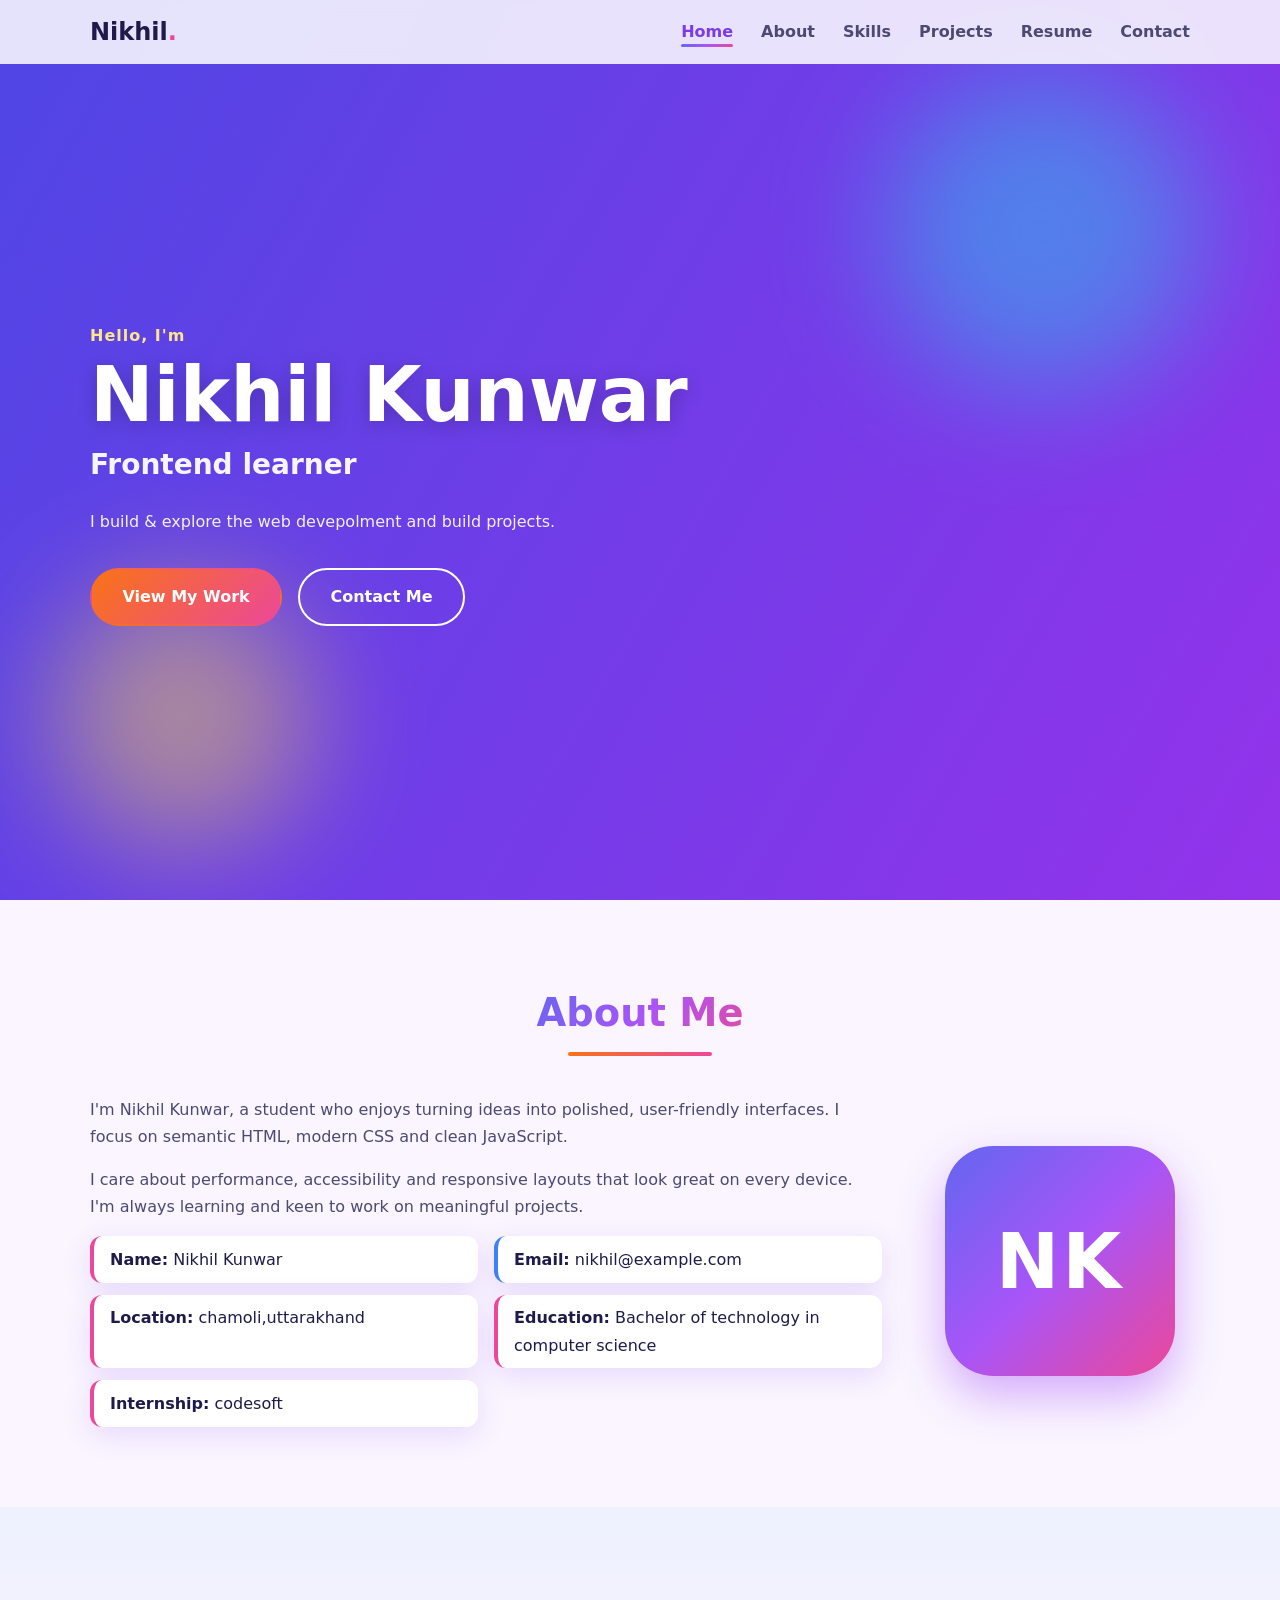
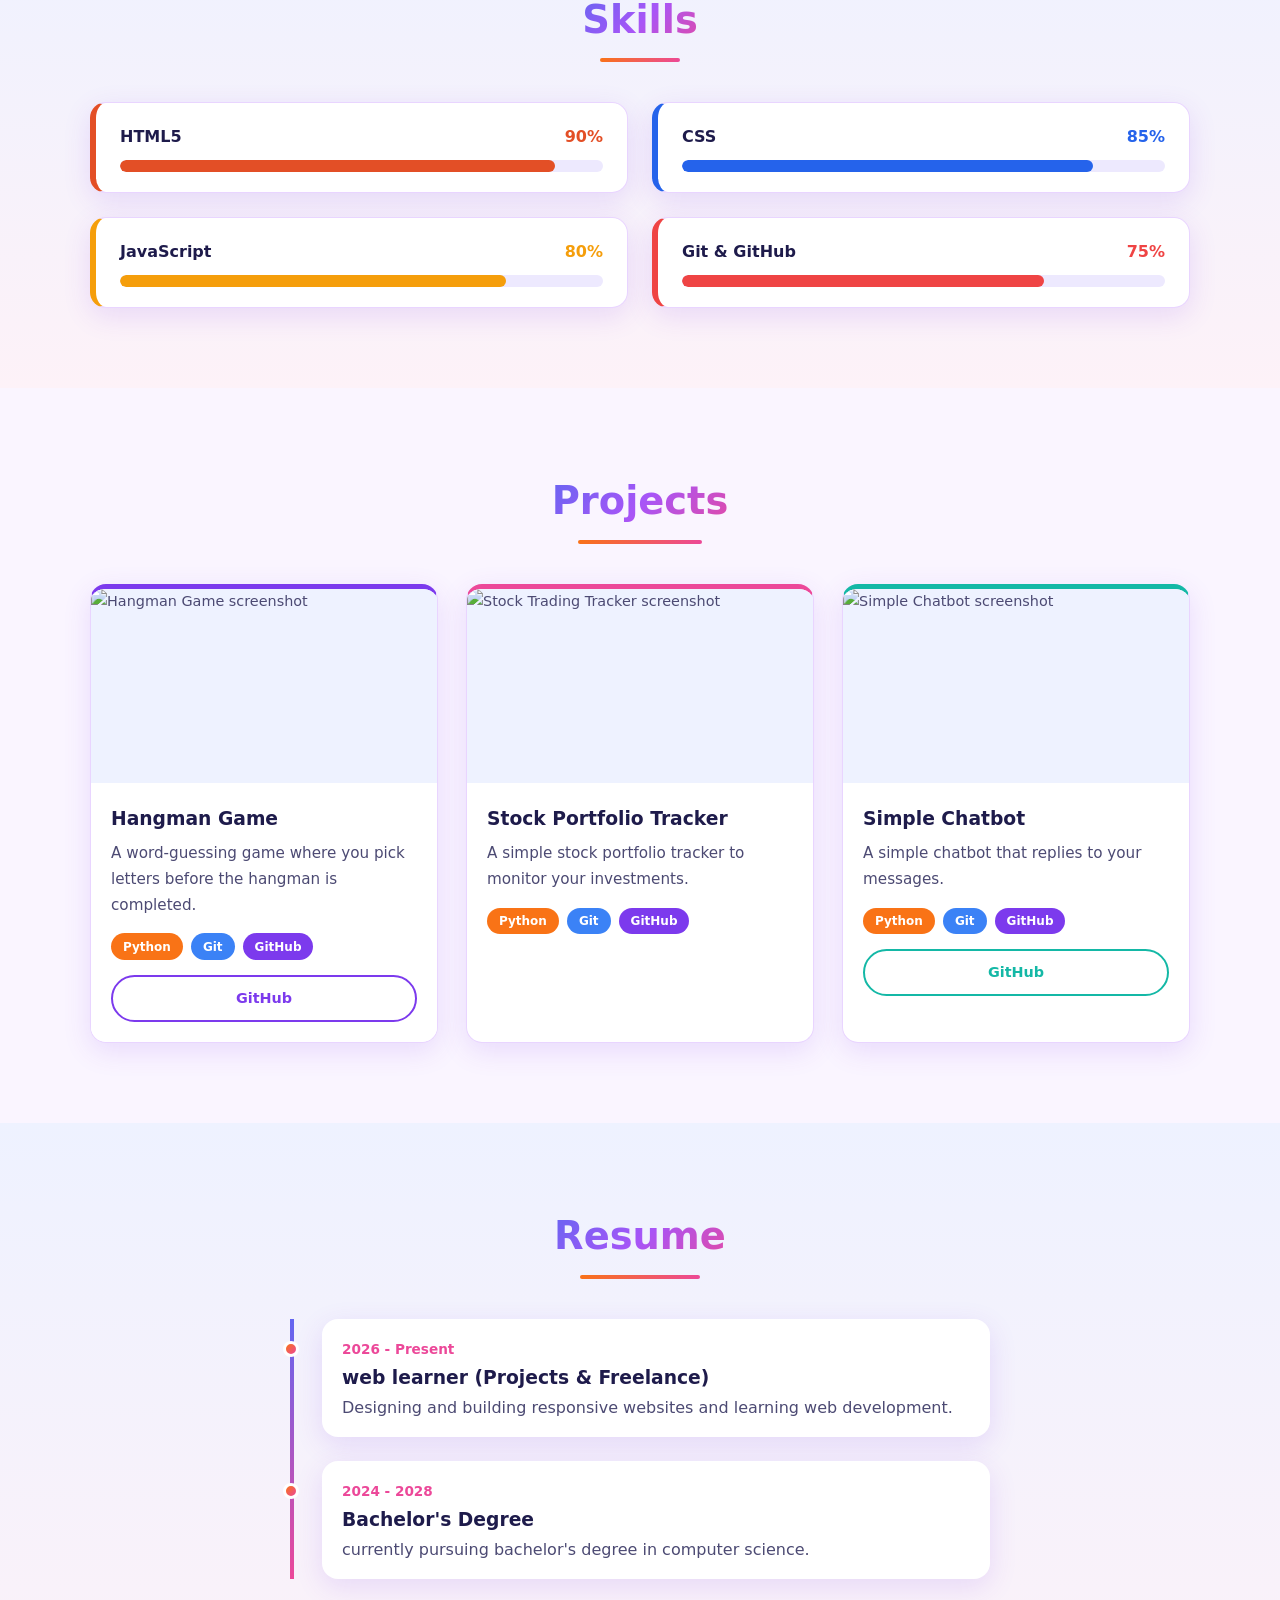
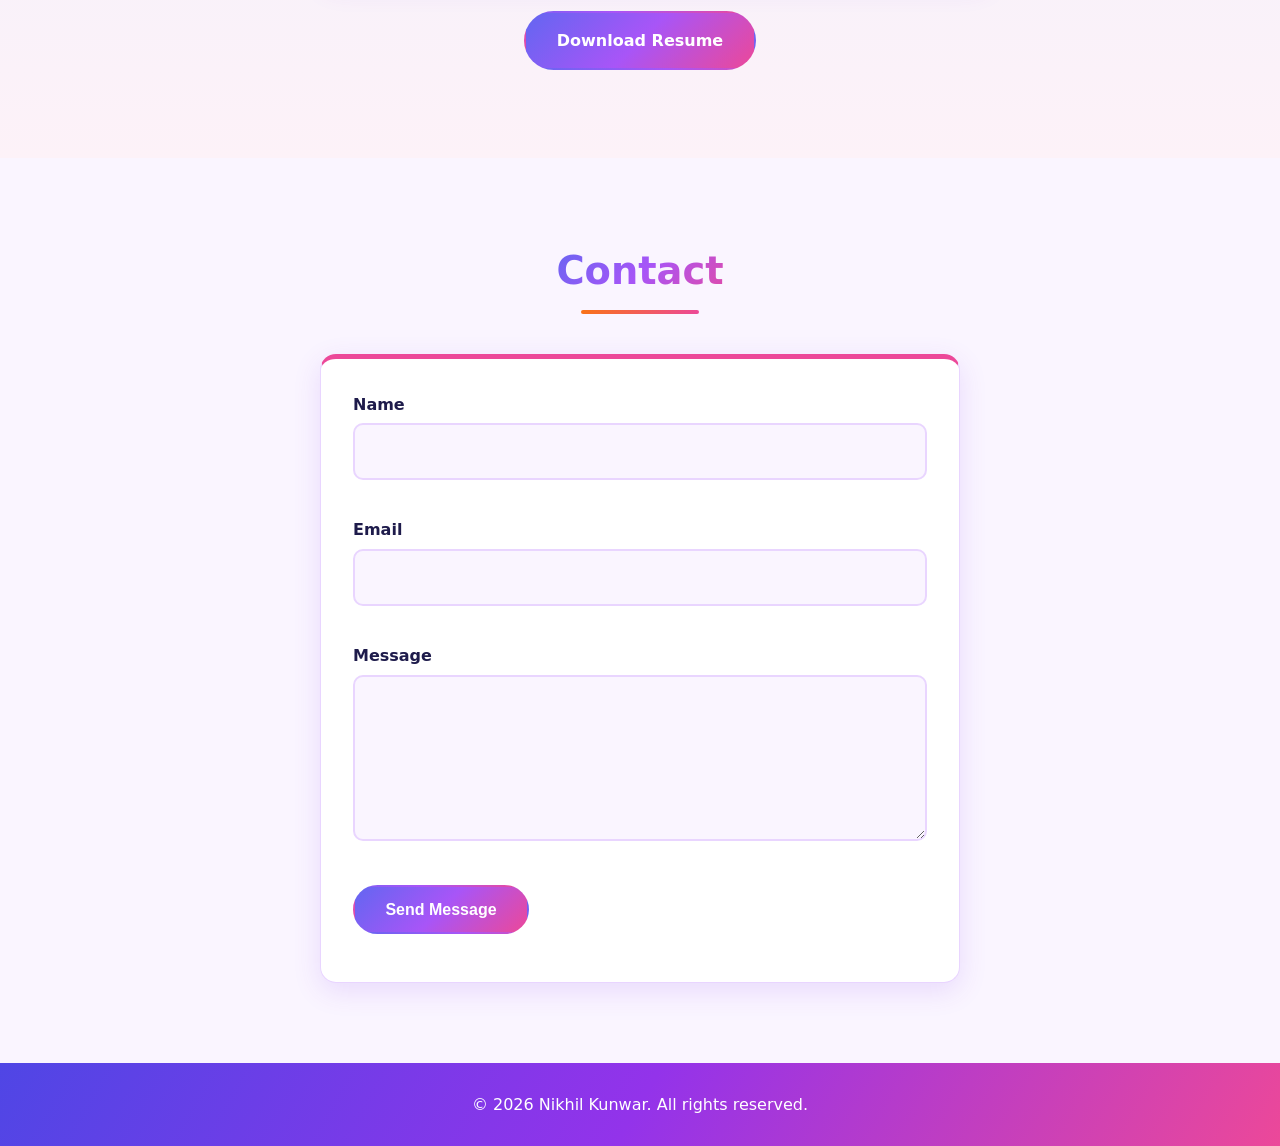
==== commit 29e7669e: "little adjustment" ====
--- a/portfolio/front.html
+++ b/portfolio/front.html
@@ -7,11 +7,13 @@
   <title>Nikhil Kunwar | Portfolio</title>
   <link rel="stylesheet" href="style.css">
 </head>
+<!---this section contains the header -->
 <body>
   <header class="header" id="header">
     <nav class="nav container">
       <a href="#home" class="logo">Nikhil<span>.</span></a>
-      <button class="nav-toggle" id="navToggle" aria-label="Toggle menu" aria-expanded="false"><span></span><span></span><span></span></button>
+      <button class="nav-toggle" id="navToggle" aria-label="Toggle menu"
+        aria-expanded="false"><span></span><span></span><span></span></button>
       <ul class="nav-menu" id="navMenu">
         <li><a href="#home" class="nav-link">Home</a></li>
         <li><a href="#about" class="nav-link">About</a></li>
@@ -22,7 +24,7 @@
       </ul>
     </nav>
   </header>
-
+<!---this section contains the main content of the portfolio -->
   <main>
     <section id="home" class="hero">
       <div class="container hero-inner">
@@ -43,13 +45,15 @@
         <div class="about-grid reveal">
           <div class="logo-box" aria-hidden="true">NK</div>
           <div>
-            <p>I'm Nikhil Kunwar, a student  who enjoys turning ideas into polished, user-friendly interfaces. I focus on semantic HTML, modern CSS and clean JavaScript.</p>
-            <p>I care about performance, accessibility and responsive layouts that look great on every device. I'm always learning and keen to work on meaningful projects.</p>
+            <p>I'm Nikhil Kunwar, a student who enjoys turning ideas into polished, user-friendly interfaces. I focus on
+              semantic HTML, modern CSS and clean JavaScript.</p>
+            <p>I care about performance, accessibility and responsive layouts that look great on every device. I'm
+              always learning and keen to work on meaningful projects.</p>
             <ul class="facts">
               <li><strong>Name:</strong> Nikhil Kunwar</li>
               <li><strong>Email:</strong> nikhil@example.com</li>
               <li><strong>Location:</strong> chamoli,uttarakhand</li>
-              <li><strong>Education:</strong> Bachelor of Science in Computer Science</li>
+              <li><strong>Education:</strong> Bachelor of technology in computer science</li>
               <li><strong>Internship:</strong> codesoft</li>
             </ul>
           </div>
@@ -61,22 +65,42 @@
       <div class="container">
         <h2 class="title reveal">Skills</h2>
         <div class="skills-grid">
-          <div class="skill skill-html reveal"><div class="skill-head">
-            <span>HTML5</span><span class="pct">0%</span>
-          </div><div class="bar"><div class="fill" data-level="90"></div></div></div>
-          <div class="skill skill-css reveal"><div class="skill-head">
-            <span>CSS</span><span class="pct">0%</span>
-          </div><div class="bar"><div class="fill" data-level="85"></div>
-        </div></div>
-          <div class="skill skill-js reveal"><div class="skill-head">
-            <span>JavaScript</span><span class="pct">0%</span></div>
-            <div class="bar"><div class="fill" data-level="80"></div>
-          </div></div>
-          <div class="skill skill-git reveal"><div class="skill-head">
-            <span>Git &amp; GitHub</span><span class="pct">0%</span></div>
-            <div class="bar"><div class="fill" data-level="75">
-
-            </div></div></div>
+          <div class="skill skill-html reveal">
+            <div class="skill-head">
+              <span>HTML5</span><span class="pct">0%</span>
+            </div>
+            <div class="bar">
+              <div class="fill" data-level="90">
+              </div>
+            </div>
+          </div>
+          <div class="skill skill-css reveal">
+            <div class="skill-head">
+              <span>CSS</span><span class="pct">0%</span>
+            </div>
+            <div class="bar">
+              <div class="fill" data-level="85"></div>
+            </div>
+          </div>
+          <div class="skill skill-js reveal">
+            <div class="skill-head">
+              <span>JavaScript</span>
+              <span class="pct">0%</span>
+            </div>
+            <div class="bar">
+              <div class="fill" data-level="80"></div>
+            </div>
+          </div>
+          <div class="skill skill-git reveal">
+            <div class="skill-head">
+              <span>Git &amp; GitHub</span><span class="pct">0%</span>
+            </div>
+            <div class="bar">
+              <div class="fill" data-level="75">
+
+              </div>
+            </div>
+          </div>
         </div>
       </div>
     </section>
@@ -88,41 +112,51 @@
           <!-- ========== PROJECT 1 ========== -->
           <article class="card reveal">
             <!-- IMAGE: replace the src path below with your project screenshot, e.g. images/project1.png or .jpg -->
-            <img src="https://img.itch.zone/aW1nLzIzODMyMTcucG5n/original/DUVP4V.png" alt="Hangman Game screenshot" loading="lazy">
+            <img src="https://img.itch.zone/aW1nLzIzODMyMTcucG5n/original/DUVP4V.png" alt="Hangman Game screenshot"
+              loading="lazy">
             <div class="card-body">
               <!-- TITLE: replace the title with your project name -->
               <h3>Hangman Game</h3>
               <!-- DESCRIPTION: replace this text with a short description of your project -->
               <p>A word-guessing game where you pick letters before the hangman is completed.</p>
               <!-- TECHNOLOGIES: list only the technologies you used. Edit, copy or delete spans as needed -->
-              <div class="tags"><span>Python</span><span>Git</span><span>GitHub</span></div>
+              <div class="tags">
+                <span>Python</span>
+                <span>Git</span>
+                <span>GitHub</span>
+              </div>
               <div class="links">
                 <!-- GITHUB LINK: paste your Project 1 GitHub repository URL in href below (replace #) -->
-                <a href="https://github.com/kunwarniku011-star/codealpha_task/tree/python-task/task-1%20hangman" target="_blank" rel="noopener noreferrer">GitHub</a>
+                <a href="https://github.com/kunwarniku011-star/codealpha_task/tree/python-task/task-1%20hangman"
+                  target="_blank" rel="noopener noreferrer">GitHub</a>
               </div>
             </div>
           </article>
           <!-- ========== PROJECT 2 ========== -->
           <article class="card reveal">
             <!-- IMAGE: replace the src path below with your project screenshot, e.g. images/project2.png or .jpg -->
-            <img src="https://c8.alamy.com/comp/2AB1HGR/stock-crash-market-exchange-loss-trading-graph-analysis-investment-indicator-business-graph-charts-of-financial-digital-background-arrow-down-stock-cr-2AB1HGR.jpg" alt="Stock Trading Tracker screenshot" loading="lazy">
+            <img
+              src="https://c8.alamy.com/comp/2AB1HGR/stock-crash-market-exchange-loss-trading-graph-analysis-investment-indicator-business-graph-charts-of-financial-digital-background-arrow-down-stock-cr-2AB1HGR.jpg"
+              alt="Stock Trading Tracker screenshot" loading="lazy">
             <div class="card-body">
               <!-- TITLE: replace the title with your project name -->
-              <h3>Stock Trading Tracker</h3>
+              <h3>Stock Portfolio Tracker</h3>
               <!-- DESCRIPTION: replace this text with a short description of your project -->
-              <p>A simple tracker to follow stock prices and see how they change.</p>
+              <p>A simple stock portfolio tracker to monitor your investments.</p>
               <!-- TECHNOLOGIES: list only the technologies you used. Edit, copy or delete spans as needed -->
-              <div class="tags"><span>Python</span><span>Git</span><span>GitHub</span></div>
-              <div class="links">
-                <!-- GITHUB LINK: paste your Project 2 GitHub repository URL in href below (replace #) -->
-                <a href="https://github.com/kunwarniku011-star/codealpha_task/tree/python-task/task-2%20stock%20portfolio%20tracker" target="_blank" rel="noopener noreferrer">GitHub</a>
+              <div class="tags">
+                <span>Python</span>
+                <span>Git</span>
+                <span>GitHub</span>
               </div>
             </div>
           </article>
           <!-- ========== PROJECT 3 ========== -->
           <article class="card reveal">
             <!-- IMAGE: replace the src path below with your project screenshot, e.g. images/project3.png or .jpg -->
-            <img src="https://encrypted-tbn0.gstatic.com/images?q=tbn:ANd9GcREqNng83-pRkExD3rqSLvJ-jJxNklXlqQpAzBzhmg10KJZAJi2SFb8BLVa&s=10" alt="Simple Chatbot screenshot" loading="lazy">
+            <img
+              src="https://encrypted-tbn0.gstatic.com/images?q=tbn:ANd9GcREqNng83-pRkExD3rqSLvJ-jJxNklXlqQpAzBzhmg10KJZAJi2SFb8BLVa&s=10"
+              alt="Simple Chatbot screenshot" loading="lazy">
             <div class="card-body">
               <!-- TITLE: replace the title with your project name -->
               <h3>Simple Chatbot</h3>
@@ -132,7 +166,8 @@
               <div class="tags"><span>Python</span><span>Git</span><span>GitHub</span></div>
               <div class="links">
                 <!-- GITHUB LINK: paste your Project 3 GitHub repository URL in href below (replace #) -->
-                <a href="https://github.com/kunwarniku011-star/codealpha_task/tree/python-task/task-3%20basic%20chatbot" target="_blank" rel="noopener noreferrer">GitHub</a>
+                <a href="https://github.com/kunwarniku011-star/codealpha_task/tree/python-task/task-3%20basic%20chatbot"
+                  target="_blank" rel="noopener noreferrer">GitHub</a>
               </div>
             </div>
           </article>
@@ -144,8 +179,16 @@
       <div class="container">
         <h2 class="title reveal">Resume</h2>
         <div class="timeline">
-          <div class="item reveal"><span class="date">2023 – Present</span><h3>Frontend Developer (Projects &amp; Freelance)</h3><p>Designing and building responsive websites and web apps.</p></div>
-          <div class="item reveal"><span class="date">2020 – 2023</span><h3>Bachelor's Degree</h3><p>Studied computer science fundamentals and web development.</p></div>
+          <div class="item reveal">
+            <span class="date">2026 - Present</span>
+            <h3>web learner (Projects &amp; Freelance)</h3>
+            <p>Designing and building responsive websites and learning web development.</p>
+          </div>
+          <div class="item reveal">
+            <span class="date">2024 - 2028</span>
+            <h3>Bachelor's Degree</h3>
+            <p>currently pursuing bachelor's degree in computer science.</p>
+          </div>
         </div>
         <div class="center reveal">
           <a href="Nikhil_Kunwar_Resume.pdf" class="btn btn-primary" download>Download Resume</a>
@@ -185,4 +228,5 @@
 
   <script src="script.js"></script>
 </body>
-</html>
+
+</html>
--- a/portfolio/style.css
+++ b/portfolio/style.css
@@ -1,162 +1,893 @@
 :root {
-  --bg: #faf5ff; --bg-alt: #eef2ff; --text: #1e1b4b; --muted: #4c4a73;
-  --primary: #7c3aed; --pink: #ec4899; --blue: #3b82f6; --orange: #f97316; --teal: #14b8a6;
+  --bg: #faf5ff;
+  --bg-alt: #eef2ff;
+  --text: #1e1b4b;
+  --muted: #4c4a73;
+  --primary: #7c3aed;
+  --pink: #ec4899;
+  --blue: #3b82f6;
+  --orange: #f97316;
+  --teal: #14b8a6;
   --grad: linear-gradient(135deg, #6366f1, #a855f7, #ec4899);
   --grad-warm: linear-gradient(135deg, #f97316, #ec4899);
-  --border: #e9d5ff; --card: #ffffff; --error: #dc2626; --ok: #16a34a; --radius: 16px;
+  --border: #e9d5ff;
+  --card: #ffffff;
+  --error: #dc2626;
+  --ok: #16a34a;
+  --radius: 16px;
   --shadow: 0 8px 28px rgba(124, 58, 237, .14);
   color-scheme: light;
   box-sizing: border-box;
   padding-top: env(safe-area-inset-top, 0px);
   padding-bottom: env(safe-area-inset-bottom, 0px);
 }
-*, *::before, *::after { box-sizing: border-box; margin: 0; padding: 0; }
-html { scroll-behavior: smooth; scroll-padding-top: 70px; }
-body { font-family: system-ui, -apple-system, "Segoe UI", Roboto, Arial, sans-serif; background: var(--bg); color: var(--text); line-height: 1.7; overflow-x: hidden; }
-img { max-width: 100%; display: block; }
-a { color: inherit; text-decoration: none; }
-ul { list-style: none; }
-
-.container { width: min(1100px, 92%); margin-inline: auto; }
-.narrow { width: min(640px, 92%); }
-.center { text-align: center; margin-top: 2rem; }
-.section { padding: 5rem 0; }
-.alt { background: linear-gradient(180deg, #eef2ff, #fdf2f8); }
-.title { font-size: clamp(1.8rem, 4vw, 2.4rem); text-align: center; margin-bottom: 2.5rem; background: var(--grad); -webkit-background-clip: text; background-clip: text; color: transparent; width: fit-content; margin-inline: auto; }
-.title::after { content: ""; display: block; width: 70%; height: 4px; background: var(--grad-warm); border-radius: 2px; margin: .4rem auto 0; transition: width .4s; }
-.title:hover::after { width: 100%; }
+
+*,
+*::before,
+*::after {
+  box-sizing: border-box;
+  margin: 0;
+  padding: 0;
+}
+
+html {
+  scroll-behavior: smooth;
+  scroll-padding-top: 70px;
+}
+
+body {
+  font-family: system-ui,
+    -apple-system, "Segoe UI",
+    Roboto, Arial, sans-serif;
+  background: var(--bg);
+  color: var(--text);
+  line-height: 1.7;
+  overflow-x: hidden;
+}
+
+img {
+  max-width: 100%;
+  display: block;
+}
+
+a {
+  color: inherit;
+  text-decoration: none;
+}
+
+ul {
+  list-style: none;
+}
+
+.container {
+  width: min(1100px, 92%);
+  margin-inline: auto;
+}
+
+.narrow {
+  width: min(640px, 92%);
+}
+
+.center {
+  text-align: center;
+  margin-top: 2rem;
+}
+
+.section {
+  padding: 5rem 0;
+}
+
+.alt {
+  background: linear-gradient(180deg, #eef2ff, #fdf2f8);
+}
+
+.title {
+  font-size: clamp(1.8rem, 4vw, 2.4rem);
+  text-align: center;
+  margin-bottom: 2.5rem;
+  background: var(--grad);
+  -webkit-background-clip: text;
+  background-clip: text;
+  color: transparent;
+  width: fit-content;
+  margin-inline: auto;
+}
+
+.title::after {
+  content: "";
+  display: block;
+  width: 70%;
+  height: 4px;
+  background: var(--grad-warm);
+  border-radius: 2px;
+  margin: .4rem auto 0;
+  transition: width .4s;
+}
+
+.title:hover::after {
+  width: 100%;
+}
 
 /* Header / Nav */
-.header { position: fixed; top: 0; left: 0; right: 0; z-index: 100; background: rgba(255, 255, 255, .85); backdrop-filter: blur(10px); padding-top: env(safe-area-inset-top, 0px); transition: box-shadow .3s; }
-.header.scrolled { box-shadow: var(--shadow); }
-.nav { display: flex; align-items: center; justify-content: space-between; height: 64px; }
-.logo { font-size: 1.5rem; font-weight: 800; transition: transform .3s; }
-.logo:hover { transform: scale(1.08) rotate(-2deg); }
-.logo span { color: var(--pink); }
-.nav-menu { display: flex; gap: 1.75rem; }
-.nav-link { position: relative; font-weight: 600; color: var(--muted); padding: .25rem 0; transition: color .2s; }
-.nav-link::after { content: ""; position: absolute; left: 0; bottom: -2px; height: 3px; width: 0; border-radius: 2px; background: var(--grad); transition: width .3s; }
-.nav-link:hover, .nav-link.active { color: var(--primary); }
-.nav-link:hover::after, .nav-link.active::after { width: 100%; }
-.nav-toggle { display: none; background: none; border: 0; width: 40px; height: 40px; cursor: pointer; flex-direction: column; justify-content: center; align-items: center; gap: 5px; }
-.nav-toggle span { width: 24px; height: 3px; border-radius: 2px; background: var(--primary); transition: transform .3s, opacity .3s; }
-.nav-toggle.open span:nth-child(1) { transform: translateY(8px) rotate(45deg); }
-.nav-toggle.open span:nth-child(2) { opacity: 0; }
-.nav-toggle.open span:nth-child(3) { transform: translateY(-8px) rotate(-45deg); }
+.header {
+  position: fixed;
+  top: 0;
+  left: 0;
+  right: 0;
+  z-index: 100;
+  background: rgba(255, 255, 255, .85);
+  backdrop-filter: blur(10px);
+  padding-top: env(safe-area-inset-top, 0px);
+  transition: box-shadow .3s;
+}
+
+.header.scrolled {
+  box-shadow: var(--shadow);
+}
+
+.nav {
+  display: flex;
+  align-items: center;
+  justify-content: space-between;
+  height: 64px;
+}
+
+.logo {
+  font-size: 1.5rem;
+  font-weight: 800;
+  transition: transform .3s;
+}
+
+.logo:hover {
+  transform: scale(1.08) rotate(-2deg);
+}
+
+.logo span {
+  color: var(--pink);
+}
+
+.nav-menu {
+  display: flex;
+  gap: 1.75rem;
+}
+
+.nav-link {
+  position: relative;
+  font-weight: 600;
+  color: var(--muted);
+  padding: .25rem 0;
+  transition: color .2s;
+}
+
+.nav-link::after {
+  content: "";
+  position: absolute;
+  left: 0;
+  bottom: -2px;
+  height: 3px;
+  width: 0;
+  border-radius: 2px;
+  background: var(--grad);
+  transition: width .3s;
+}
+
+.nav-link:hover,
+.nav-link.active {
+  color: var(--primary);
+}
+
+.nav-link:hover::after,
+.nav-link.active::after {
+  width: 100%;
+}
+
+.nav-toggle {
+  display: none;
+  background: none;
+  border: 0;
+  width: 40px;
+  height: 40px;
+  cursor: pointer;
+  flex-direction: column;
+  justify-content: center;
+  align-items: center;
+  gap: 5px;
+}
+
+.nav-toggle span {
+  width: 24px;
+  height: 3px;
+  border-radius: 2px;
+  background: var(--primary);
+  transition: transform .3s, opacity .3s;
+}
+
+.nav-toggle.open span:nth-child(1) {
+  transform: translateY(8px) rotate(45deg);
+}
+
+.nav-toggle.open span:nth-child(2) {
+  opacity: 0;
+}
+
+.nav-toggle.open span:nth-child(3) {
+  transform: translateY(-8px) rotate(-45deg);
+}
 
 /* Hero */
-.hero { position: relative; overflow: hidden; min-height: 100vh; display: flex; align-items: center; padding: 6rem 0 3rem; color: #fff; background: linear-gradient(120deg, #4f46e5, #9333ea, #ec4899, #f97316); background-size: 300% 300%; animation: shift 12s ease infinite; }
-.hero::before, .hero::after { content: ""; position: absolute; border-radius: 50%; filter: blur(60px); opacity: .45; animation: drift 9s ease-in-out infinite; }
-.hero::before { width: 320px; height: 320px; background: #22d3ee; top: 8%; right: 6%; }
-.hero::after { width: 260px; height: 260px; background: #fde047; bottom: 6%; left: 4%; animation-delay: -4s; }
-.hero-inner { position: relative; z-index: 1; }
-@keyframes shift { 0%, 100% { background-position: 0% 50%; } 50% { background-position: 100% 50%; } }
-@keyframes drift { 0%, 100% { transform: translate(0, 0); } 50% { transform: translate(30px, -30px); } }
-.eyebrow { font-weight: 700; color: #fde68a; letter-spacing: 1px; }
-.hero h1 { font-size: clamp(2.6rem, 8vw, 4.75rem); line-height: 1.1; margin: .25rem 0; text-shadow: 0 4px 20px rgba(0, 0, 0, .2); }
-.role { font-size: clamp(1.25rem, 3vw, 1.75rem); color: #fff; font-weight: 600; opacity: .95; }
-.lead { max-width: 560px; margin: 1.25rem 0 2rem; color: rgba(255, 255, 255, .92); }
-.btn-group { display: flex; flex-wrap: wrap; gap: 1rem; }
-.btn { position: relative; overflow: hidden; display: inline-block; padding: .85rem 1.9rem; border-radius: 999px; font-weight: 700; font-size: 1rem; cursor: pointer; border: 2px solid transparent; transition: transform .25s, box-shadow .25s, background .25s, color .25s; }
-.btn::before { content: ""; position: absolute; top: 0; left: -75%; width: 50%; height: 100%; background: rgba(255, 255, 255, .45); transform: skewX(-25deg); transition: left .5s; }
-.btn:hover::before { left: 125%; }
-.btn:hover { transform: translateY(-4px) scale(1.04); box-shadow: 0 12px 28px rgba(0, 0, 0, .25); }
-.btn:active { transform: scale(.97); }
-.btn-primary { background: var(--grad-warm); color: #fff; }
-.btn-outline { color: #fff; border-color: #fff; background: transparent; }
-.btn-outline:hover { background: #fff; color: var(--primary); }
-.section .btn-primary { background: var(--grad); }
+.hero {
+  position: relative;
+  overflow: hidden;
+  min-height: 100vh;
+  display: flex;
+  align-items: center;
+  padding: 6rem 0 3rem;
+  color: #fff;
+  background: linear-gradient(120deg, #4f46e5, #9333ea, #ec4899, #f97316);
+  background-size: 300% 300%;
+  animation: shift 12s ease infinite;
+}
+
+.hero::before,
+.hero::after {
+  content: "";
+  position: absolute;
+  border-radius: 50%;
+  filter: blur(60px);
+  opacity: .45;
+  animation: drift 9s ease-in-out infinite;
+}
+
+.hero::before {
+  width: 320px;
+  height: 320px;
+  background: #22d3ee;
+  top: 8%;
+  right: 6%;
+}
+
+.hero::after {
+  width: 260px;
+  height: 260px;
+  background: #fde047;
+  bottom: 6%;
+  left: 4%;
+  animation-delay: -4s;
+}
+
+.hero-inner {
+  position: relative;
+  z-index: 1;
+}
+
+@keyframes shift {
+
+  0%,
+  100% {
+    background-position: 0% 50%;
+  }
+
+  50% {
+    background-position: 100% 50%;
+  }
+}
+
+@keyframes drift {
+
+  0%,
+  100% {
+    transform: translate(0, 0);
+  }
+
+  50% {
+    transform: translate(30px, -30px);
+  }
+}
+
+.eyebrow {
+  font-weight: 700;
+  color: #fde68a;
+  letter-spacing: 1px;
+}
+
+.hero h1 {
+  font-size: clamp(2.6rem, 8vw, 4.75rem);
+  line-height: 1.1;
+  margin: .25rem 0;
+  text-shadow: 0 4px 20px rgba(0, 0, 0, .2);
+}
+
+.role {
+  font-size: clamp(1.25rem, 3vw, 1.75rem);
+  color: #fff;
+  font-weight: 600;
+  opacity: .95;
+}
+
+.lead {
+  max-width: 560px;
+  margin: 1.25rem 0 2rem;
+  color: rgba(255, 255, 255, .92);
+}
+
+.btn-group {
+  display: flex;
+  flex-wrap: wrap;
+  gap: 1rem;
+}
+
+.btn {
+  position: relative;
+  overflow: hidden;
+  display: inline-block;
+  padding: .85rem 1.9rem;
+  border-radius: 999px;
+  font-weight: 700;
+  font-size: 1rem;
+  cursor: pointer;
+  border: 2px solid transparent;
+  transition: transform .25s, box-shadow .25s, background .25s, color .25s;
+}
+
+.btn::before {
+  content: "";
+  position: absolute;
+  top: 0;
+  left: -75%;
+  width: 50%;
+  height: 100%;
+  background: rgba(255, 255, 255, .45);
+  transform: skewX(-25deg);
+  transition: left .5s;
+}
+
+.btn:hover::before {
+  left: 125%;
+}
+
+.btn:hover {
+  transform: translateY(-4px) scale(1.04);
+  box-shadow: 0 12px 28px rgba(0, 0, 0, .25);
+}
+
+.btn:active {
+  transform: scale(.97);
+}
+
+.btn-primary {
+  background: var(--grad-warm);
+  color: #fff;
+}
+
+.btn-outline {
+  color: #fff;
+  border-color: #fff;
+  background: transparent;
+}
+
+.btn-outline:hover {
+  background: #fff;
+  color: var(--primary);
+}
+
+.section .btn-primary {
+  background: var(--grad);
+}
 
 /* About */
-.about-grid { display: grid; grid-template-columns: 1fr 260px; gap: 3rem; align-items: center; }
-.logo-box { order: 1; width: 230px; height: 230px; border-radius: 48px; background: linear-gradient(135deg, #6366f1, #a855f7, #ec4899); color: #fff; font-size: 4.75rem; font-weight: 800; letter-spacing: 3px; display: grid; place-items: center; margin: auto; box-shadow: 0 20px 45px rgba(168, 85, 247, .45); animation: float 4s ease-in-out infinite; transition: filter .3s, box-shadow .3s; }
-.logo-box:hover { filter: saturate(1.4) brightness(1.08); box-shadow: 0 24px 55px rgba(236, 72, 153, .55); }
-@keyframes float { 0%, 100% { transform: translateY(0) rotate(-3deg); } 50% { transform: translateY(-16px) rotate(3deg); } }
-.about-grid p { color: var(--muted); margin-bottom: 1rem; }
-.facts { display: grid; grid-template-columns: repeat(2, 1fr); gap: .75rem 1rem; margin-top: 1rem; }
-.facts li { padding: .6rem 1rem; background: #fff; border-radius: 12px; border-left: 4px solid var(--pink); box-shadow: var(--shadow); transition: transform .25s, border-color .25s; }
-.facts li:nth-child(2) { border-color: var(--blue); }
-.facts li:hover { transform: translateY(-4px) translateX(4px); }
+.about-grid {
+  display: grid;
+  grid-template-columns: 1fr 260px;
+  gap: 3rem;
+  align-items: center;
+}
+
+.logo-box {
+  order: 1;
+  width: 230px;
+  height: 230px;
+  border-radius: 48px;
+  background: linear-gradient(135deg, #6366f1, #a855f7, #ec4899);
+  color: #fff;
+  font-size: 4.75rem;
+  font-weight: 800;
+  letter-spacing: 3px;
+  display: grid;
+  place-items: center;
+  margin: auto;
+  box-shadow: 0 20px 45px rgba(168, 85, 247, .45);
+  animation: float 4s ease-in-out infinite;
+  transition: filter .3s, box-shadow .3s;
+}
+
+.logo-box:hover {
+  filter: saturate(1.4) brightness(1.08);
+  box-shadow: 0 24px 55px rgba(236, 72, 153, .55);
+}
+
+@keyframes float {
+
+  0%,
+  100% {
+    transform: translateY(0) rotate(-3deg);
+  }
+
+  50% {
+    transform: translateY(-16px) rotate(3deg);
+  }
+}
+
+.about-grid p {
+  color: var(--muted);
+  margin-bottom: 1rem;
+}
+
+.facts {
+  display: grid;
+  grid-template-columns: repeat(2, 1fr);
+  gap: .75rem 1rem;
+  margin-top: 1rem;
+}
+
+.facts li {
+  padding: .6rem 1rem;
+  background: #fff;
+  border-radius: 12px;
+  border-left: 4px solid var(--pink);
+  box-shadow: var(--shadow);
+  transition: transform .25s, border-color .25s;
+}
+
+.facts li:nth-child(2) {
+  border-color: var(--blue);
+}
+
+.facts li:hover {
+  transform: translateY(-4px) translateX(4px);
+}
 
 /* Skills */
-.skills-grid { display: grid; grid-template-columns: repeat(2, 1fr); gap: 1.5rem; }
-.skill { --c: var(--primary); background: var(--card); border: 1px solid var(--border); border-left: 6px solid var(--c); border-radius: var(--radius); padding: 1.25rem 1.5rem; box-shadow: var(--shadow); transition: transform .3s, box-shadow .3s, background .3s; }
-.skill:hover { transform: translateY(-8px) scale(1.03); background: color-mix(in srgb, var(--c) 8%, #fff); box-shadow: 0 16px 34px color-mix(in srgb, var(--c) 35%, transparent); }
-.skill-html { --c: #e34f26; } .skill-css { --c: #2563eb; } .skill-js { --c: #f59e0b; } .skill-git { --c: #ef4444; }
-.skill-head { display: flex; justify-content: space-between; font-weight: 700; margin-bottom: .6rem; }
-.skill-head .pct, .skill:hover .skill-head span:first-child { color: var(--c); }
-.bar { height: 12px; background: #ede9fe; border-radius: 999px; overflow: hidden; }
-.fill { height: 100%; width: 0; background: var(--c); border-radius: 999px; transition: width 1.2s ease; }
-.skill:hover .fill { filter: brightness(1.15) saturate(1.3); }
+.skills-grid {
+  display: grid;
+  grid-template-columns: repeat(2, 1fr);
+  gap: 1.5rem;
+}
+
+.skill {
+  --c: var(--primary);
+  background: var(--card);
+  border: 1px solid var(--border);
+  border-left: 6px solid var(--c);
+  border-radius: var(--radius);
+  padding: 1.25rem 1.5rem;
+  box-shadow: var(--shadow);
+  transition: transform .3s, box-shadow .3s, background .3s;
+}
+
+.skill:hover {
+  transform: translateY(-8px) scale(1.03);
+  background: color-mix(in srgb, var(--c) 8%, #fff);
+  box-shadow: 0 16px 34px color-mix(in srgb, var(--c) 35%, transparent);
+}
+
+.skill-html {
+  --c: #e34f26;
+}
+
+.skill-css {
+  --c: #2563eb;
+}
+
+.skill-js {
+  --c: #f59e0b;
+}
+
+.skill-git {
+  --c: #ef4444;
+}
+
+.skill-head {
+  display: flex;
+  justify-content: space-between;
+  font-weight: 700;
+  margin-bottom: .6rem;
+}
+
+.skill-head .pct,
+.skill:hover .skill-head span:first-child {
+  color: var(--c);
+}
+
+.bar {
+  height: 12px;
+  background: #ede9fe;
+  border-radius: 999px;
+  overflow: hidden;
+}
+
+.fill {
+  height: 100%;
+  width: 0;
+  background: var(--c);
+  border-radius: 999px;
+  transition: width 1.2s ease;
+}
+
+.skill:hover .fill {
+  filter: brightness(1.15) saturate(1.3);
+}
 
 /* Projects */
-.cards { display: grid; grid-template-columns: repeat(auto-fit, minmax(280px, 1fr)); gap: 1.75rem; }
-.card { --c: var(--primary); position: relative; overflow: hidden; background: var(--card); border: 1px solid var(--border); border-top: 5px solid var(--c); border-radius: var(--radius); box-shadow: var(--shadow); transition: transform .35s, box-shadow .35s; }
-.card:nth-child(2) { --c: var(--pink); } .card:nth-child(3) { --c: var(--teal); }
-.card:hover { transform: translateY(-10px) rotate(-.6deg); box-shadow: 0 22px 44px color-mix(in srgb, var(--c) 35%, transparent); }
-.card img { width: 100%; aspect-ratio: 16 / 9; object-fit: cover; background: var(--bg-alt); color: var(--muted); font-size: .9rem; transition: transform .5s, filter .5s; }
-.card:hover img { transform: scale(1.08); filter: saturate(1.25); }
-.card-body { position: relative; padding: 1.25rem; background: var(--card); }
-.card-body h3 { margin-bottom: .4rem; transition: color .25s; }
-.card:hover h3 { color: var(--c); }
-.card-body p { color: var(--muted); font-size: .95rem; }
-.tags { display: flex; flex-wrap: wrap; gap: .5rem; margin: .9rem 0; }
-.tags span { font-size: .75rem; padding: .2rem .75rem; border-radius: 999px; font-weight: 700; color: #fff; background: var(--orange); transition: transform .2s; }
-.tags span:nth-child(2) { background: var(--blue); } .tags span:nth-child(3) { background: var(--primary); } .tags span:nth-child(4) { background: var(--teal); }
-.tags span:hover { transform: translateY(-3px) scale(1.1); }
-.links { display: flex; flex-wrap: wrap; gap: .75rem; }
-.links a { flex: 1 1 120px; text-align: center; padding: .6rem 1rem; border: 2px solid var(--c); border-radius: 999px; font-weight: 700; font-size: .9rem; color: var(--c); background: linear-gradient(var(--c), var(--c)) no-repeat left / 0% 100%; transition: background-size .35s, color .35s, transform .25s, box-shadow .25s; }
-.links a:hover { background-size: 100% 100%; color: #fff; transform: translateY(-3px); box-shadow: 0 8px 18px color-mix(in srgb, var(--c) 40%, transparent); }
+.cards {
+  display: grid;
+  grid-template-columns: repeat(auto-fit, minmax(280px, 1fr));
+  gap: 1.75rem;
+}
+
+.card {
+  --c: var(--primary);
+  position: relative;
+  overflow: hidden;
+  background: var(--card);
+  border: 1px solid var(--border);
+  border-top: 5px solid var(--c);
+  border-radius: var(--radius);
+  box-shadow: var(--shadow);
+  transition: transform .35s, box-shadow .35s;
+}
+
+.card:nth-child(2) {
+  --c: var(--pink);
+}
+
+.card:nth-child(3) {
+  --c: var(--teal);
+}
+
+.card:hover {
+  transform: translateY(-10px) rotate(-.6deg);
+  box-shadow: 0 22px 44px color-mix(in srgb, var(--c) 35%, transparent);
+}
+
+.card img {
+  width: 100%;
+  aspect-ratio: 16 / 9;
+  object-fit: cover;
+  background: var(--bg-alt);
+  color: var(--muted);
+  font-size: .9rem;
+  transition: transform .5s, filter .5s;
+}
+
+.card:hover img {
+  transform: scale(1.08);
+  filter: saturate(1.25);
+}
+
+.card-body {
+  position: relative;
+  padding: 1.25rem;
+  background: var(--card);
+}
+
+.card-body h3 {
+  margin-bottom: .4rem;
+  transition: color .25s;
+}
+
+.card:hover h3 {
+  color: var(--c);
+}
+
+.card-body p {
+  color: var(--muted);
+  font-size: .95rem;
+}
+
+.tags {
+  display: flex;
+  flex-wrap: wrap;
+  gap: .5rem;
+  margin: .9rem 0;
+}
+
+.tags span {
+  font-size: .75rem;
+  padding: .2rem .75rem;
+  border-radius: 999px;
+  font-weight: 700;
+  color: #fff;
+  background: var(--orange);
+  transition: transform .2s;
+}
+
+.tags span:nth-child(2) {
+  background: var(--blue);
+}
+
+.tags span:nth-child(3) {
+  background: var(--primary);
+}
+
+.tags span:nth-child(4) {
+  background: var(--teal);
+}
+
+.tags span:hover {
+  transform: translateY(-3px) scale(1.1);
+}
+
+.links {
+  display: flex;
+  flex-wrap: wrap;
+  gap: .75rem;
+}
+
+.links a {
+  flex: 1 1 120px;
+  text-align: center;
+  padding: .6rem 1rem;
+  border: 2px solid var(--c);
+  border-radius: 999px;
+  font-weight: 700;
+  font-size: .9rem;
+  color: var(--c);
+  background: linear-gradient(var(--c), var(--c)) no-repeat left / 0% 100%;
+  transition: background-size .35s, color .35s, transform .25s, box-shadow .25s;
+}
+
+.links a:hover {
+  background-size: 100% 100%;
+  color: #fff;
+  transform: translateY(-3px);
+  box-shadow: 0 8px 18px color-mix(in srgb, var(--c) 40%, transparent);
+}
 
 /* Resume */
-.timeline { max-width: 700px; margin-inline: auto; border-left: 4px solid; border-image: linear-gradient(180deg, #6366f1, #ec4899) 1; padding-left: 1.75rem; }
-.item { position: relative; margin-bottom: 1.5rem; padding: 1rem 1.25rem; background: #fff; border-radius: var(--radius); box-shadow: var(--shadow); transition: transform .3s, box-shadow .3s; }
-.item:hover { transform: translateX(8px); box-shadow: 0 14px 30px rgba(236, 72, 153, .25); }
-.item::before { content: ""; position: absolute; left: calc(-1.75rem - 11px); top: 1.4rem; width: 16px; height: 16px; border-radius: 50%; background: var(--grad-warm); border: 3px solid #fff; box-shadow: 0 0 0 0 rgba(236, 72, 153, .5); animation: pulse 2s infinite; }
-@keyframes pulse { 70% { box-shadow: 0 0 0 10px rgba(236, 72, 153, 0); } 100% { box-shadow: 0 0 0 0 rgba(236, 72, 153, 0); } }
-.date { font-size: .85rem; color: var(--pink); font-weight: 700; }
-.item p { color: var(--muted); }
+.timeline {
+  max-width: 700px;
+  margin-inline: auto;
+  border-left: 4px solid;
+  border-image: linear-gradient(180deg, #6366f1, #ec4899) 1;
+  padding-left: 1.75rem;
+}
+
+.item {
+  position: relative;
+  margin-bottom: 1.5rem;
+  padding: 1rem 1.25rem;
+  background: #fff;
+  border-radius: var(--radius);
+  box-shadow: var(--shadow);
+  transition: transform .3s, box-shadow .3s;
+}
+
+.item:hover {
+  transform: translateX(8px);
+  box-shadow: 0 14px 30px rgba(236, 72, 153, .25);
+}
+
+.item::before {
+  content: "";
+  position: absolute;
+  left: calc(-1.75rem - 11px);
+  top: 1.4rem;
+  width: 16px;
+  height: 16px;
+  border-radius: 50%;
+  background: var(--grad-warm);
+  border: 3px solid #fff;
+  box-shadow: 0 0 0 0 rgba(236, 72, 153, .5);
+  animation: pulse 2s infinite;
+}
+
+@keyframes pulse {
+  70% {
+    box-shadow: 0 0 0 10px rgba(236, 72, 153, 0);
+  }
+
+  100% {
+    box-shadow: 0 0 0 0 rgba(236, 72, 153, 0);
+  }
+}
+
+.date {
+  font-size: .85rem;
+  color: var(--pink);
+  font-weight: 700;
+}
+
+.item p {
+  color: var(--muted);
+}
 
 /* Form */
-.form { background: var(--card); border: 1px solid var(--border); border-top: 5px solid var(--pink); border-radius: var(--radius); padding: 2rem; box-shadow: var(--shadow); }
-.field { margin-bottom: 1.25rem; }
-.field label { display: block; font-weight: 700; margin-bottom: .35rem; }
-.field input, .field textarea { width: 100%; padding: .8rem 1rem; font: inherit; color: var(--text); background: #faf5ff; border: 2px solid var(--border); border-radius: 10px; transition: border-color .25s, box-shadow .25s, transform .25s; }
-.field input:hover, .field textarea:hover { border-color: var(--blue); }
-.field input:focus, .field textarea:focus { outline: none; border-color: var(--primary); box-shadow: 0 0 0 4px rgba(124, 58, 237, .2); transform: translateY(-2px); background: #fff; }
-.field.invalid input, .field.invalid textarea { border-color: var(--error); }
-.error { display: block; color: var(--error); min-height: 1.2em; font-size: .85rem; }
-.success { color: var(--ok); font-weight: 700; margin-top: 1rem; }
+.form {
+  background: var(--card);
+  border: 1px solid var(--border);
+  border-top: 5px solid var(--pink);
+  border-radius: var(--radius);
+  padding: 2rem;
+  box-shadow: var(--shadow);
+}
+
+.field {
+  margin-bottom: 1.25rem;
+}
+
+.field label {
+  display: block;
+  font-weight: 700;
+  margin-bottom: .35rem;
+}
+
+.field input,
+.field textarea {
+  width: 100%;
+  padding: .8rem 1rem;
+  font: inherit;
+  color: var(--text);
+  background: #faf5ff;
+  border: 2px solid var(--border);
+  border-radius: 10px;
+  transition: border-color .25s, box-shadow .25s, transform .25s;
+}
+
+.field input:hover,
+.field textarea:hover {
+  border-color: var(--blue);
+}
+
+.field input:focus,
+.field textarea:focus {
+  outline: none;
+  border-color: var(--primary);
+  box-shadow: 0 0 0 4px rgba(124, 58, 237, .2);
+  transform: translateY(-2px);
+  background: #fff;
+}
+
+.field.invalid input,
+.field.invalid textarea {
+  border-color: var(--error);
+}
+
+.error {
+  display: block;
+  color: var(--error);
+  min-height: 1.2em;
+  font-size: .85rem;
+}
+
+.success {
+  color: var(--ok);
+  font-weight: 700;
+  margin-top: 1rem;
+}
 
 /* Footer */
-.footer { text-align: center; padding: 1.75rem 1rem calc(1.75rem + env(safe-area-inset-bottom, 0px)); color: #fff; background: linear-gradient(120deg, #4f46e5, #9333ea, #ec4899); }
+.footer {
+  text-align: center;
+  padding: 1.75rem 1rem calc(1.75rem + env(safe-area-inset-bottom, 0px));
+  color: #fff;
+  background: linear-gradient(120deg, #4f46e5, #9333ea, #ec4899);
+}
 
 /* Scroll reveal */
-.reveal { opacity: 0; transform: translateY(30px); transition: opacity .7s ease, transform .7s ease, box-shadow .35s, background .3s; }
-.reveal.show { opacity: 1; transform: none; }
-.card.reveal.show:hover { transform: translateY(-10px) rotate(-.6deg); }
-.skill.reveal.show:hover { transform: translateY(-8px) scale(1.03); }
+.reveal {
+  opacity: 0;
+  transform: translateY(30px);
+  transition: opacity .7s ease, transform .7s ease, box-shadow .35s, background .3s;
+}
+
+.reveal.show {
+  opacity: 1;
+  transform: none;
+}
+
+.card.reveal.show:hover {
+  transform: translateY(-10px) rotate(-.6deg);
+}
+
+.skill.reveal.show:hover {
+  transform: translateY(-8px) scale(1.03);
+}
 
 /* Responsive */
 @media (max-width: 768px) {
-  .nav-toggle { display: flex; }
-  .nav-menu { position: absolute; top: 100%; left: 0; right: 0; flex-direction: column; gap: 0; background: #fff; box-shadow: var(--shadow); max-height: 0; overflow: hidden; transition: max-height .35s ease; }
-  .nav-menu.open { max-height: 400px; }
-  .nav-menu li { text-align: center; }
-  .nav-link { display: inline-block; padding: .9rem .25rem; }
-  .about-grid { grid-template-columns: 1fr; text-align: center; gap: 1.5rem; }
-  .facts { grid-template-columns: 1fr; text-align: left; }
-  .skills-grid { grid-template-columns: 1fr; }
-  .logo-box { width: 170px; height: 170px; border-radius: 40px; font-size: 3.5rem; order: -1; }
-  .section { padding: 3.5rem 0; }
-  .hero-inner { text-align: center; }
-  .lead { margin-inline: auto; }
-  .btn-group { justify-content: center; }
-  .timeline { padding-left: 1.25rem; }
-  .item::before { left: calc(-1.25rem - 11px); }
-}
+  .nav-toggle {
+    display: flex;
+  }
+
+  .nav-menu {
+    position: absolute;
+    top: 100%;
+    left: 0;
+    right: 0;
+    flex-direction: column;
+    gap: 0;
+    background: #fff;
+    box-shadow: var(--shadow);
+    max-height: 0;
+    overflow: hidden;
+    transition: max-height .35s ease;
+  }
+
+  .nav-menu.open {
+    max-height: 400px;
+  }
+
+  .nav-menu li {
+    text-align: center;
+  }
+
+  .nav-link {
+    display: inline-block;
+    padding: .9rem .25rem;
+  }
+
+  .about-grid {
+    grid-template-columns: 1fr;
+    text-align: center;
+    gap: 1.5rem;
+  }
+
+  .facts {
+    grid-template-columns: 1fr;
+    text-align: left;
+  }
+
+  .skills-grid {
+    grid-template-columns: 1fr;
+  }
+
+  .logo-box {
+    width: 170px;
+    height: 170px;
+    border-radius: 40px;
+    font-size: 3.5rem;
+    order: -1;
+  }
+
+  .section {
+    padding: 3.5rem 0;
+  }
+
+  .hero-inner {
+    text-align: center;
+  }
+
+  .lead {
+    margin-inline: auto;
+  }
+
+  .btn-group {
+    justify-content: center;
+  }
+
+  .timeline {
+    padding-left: 1.25rem;
+  }
+
+  .item::before {
+    left: calc(-1.25rem - 11px);
+  }
+}
+
 @media (prefers-reduced-motion: reduce) {
-  html { scroll-behavior: auto; }
-  *, *::before, *::after { transition: none !important; animation: none !important; }
-  .reveal { opacity: 1; transform: none; }
-}
+  html {
+    scroll-behavior: auto;
+  }
+
+  *,
+  *::before,
+  *::after {
+    transition: none !important;
+    animation: none !important;
+  }
+
+  .reveal {
+    opacity: 1;
+    transform: none;
+  }
+}
